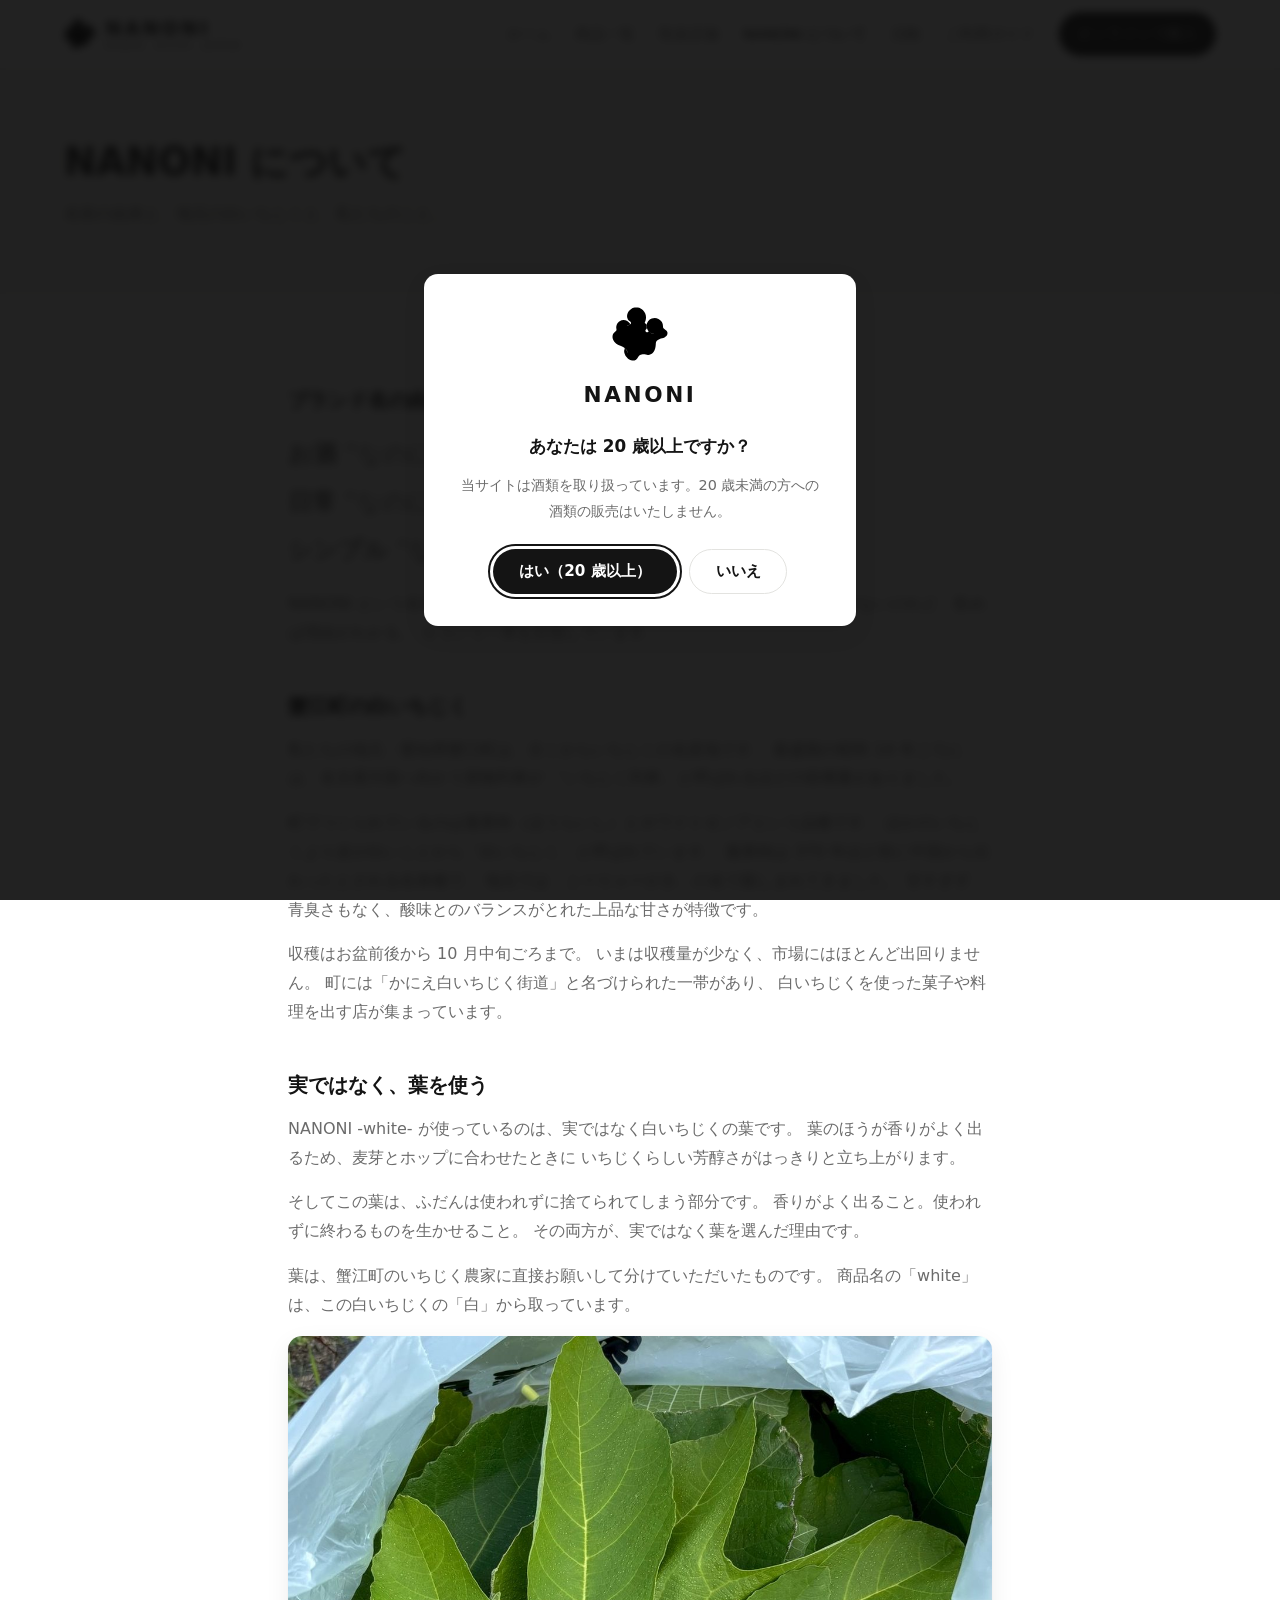
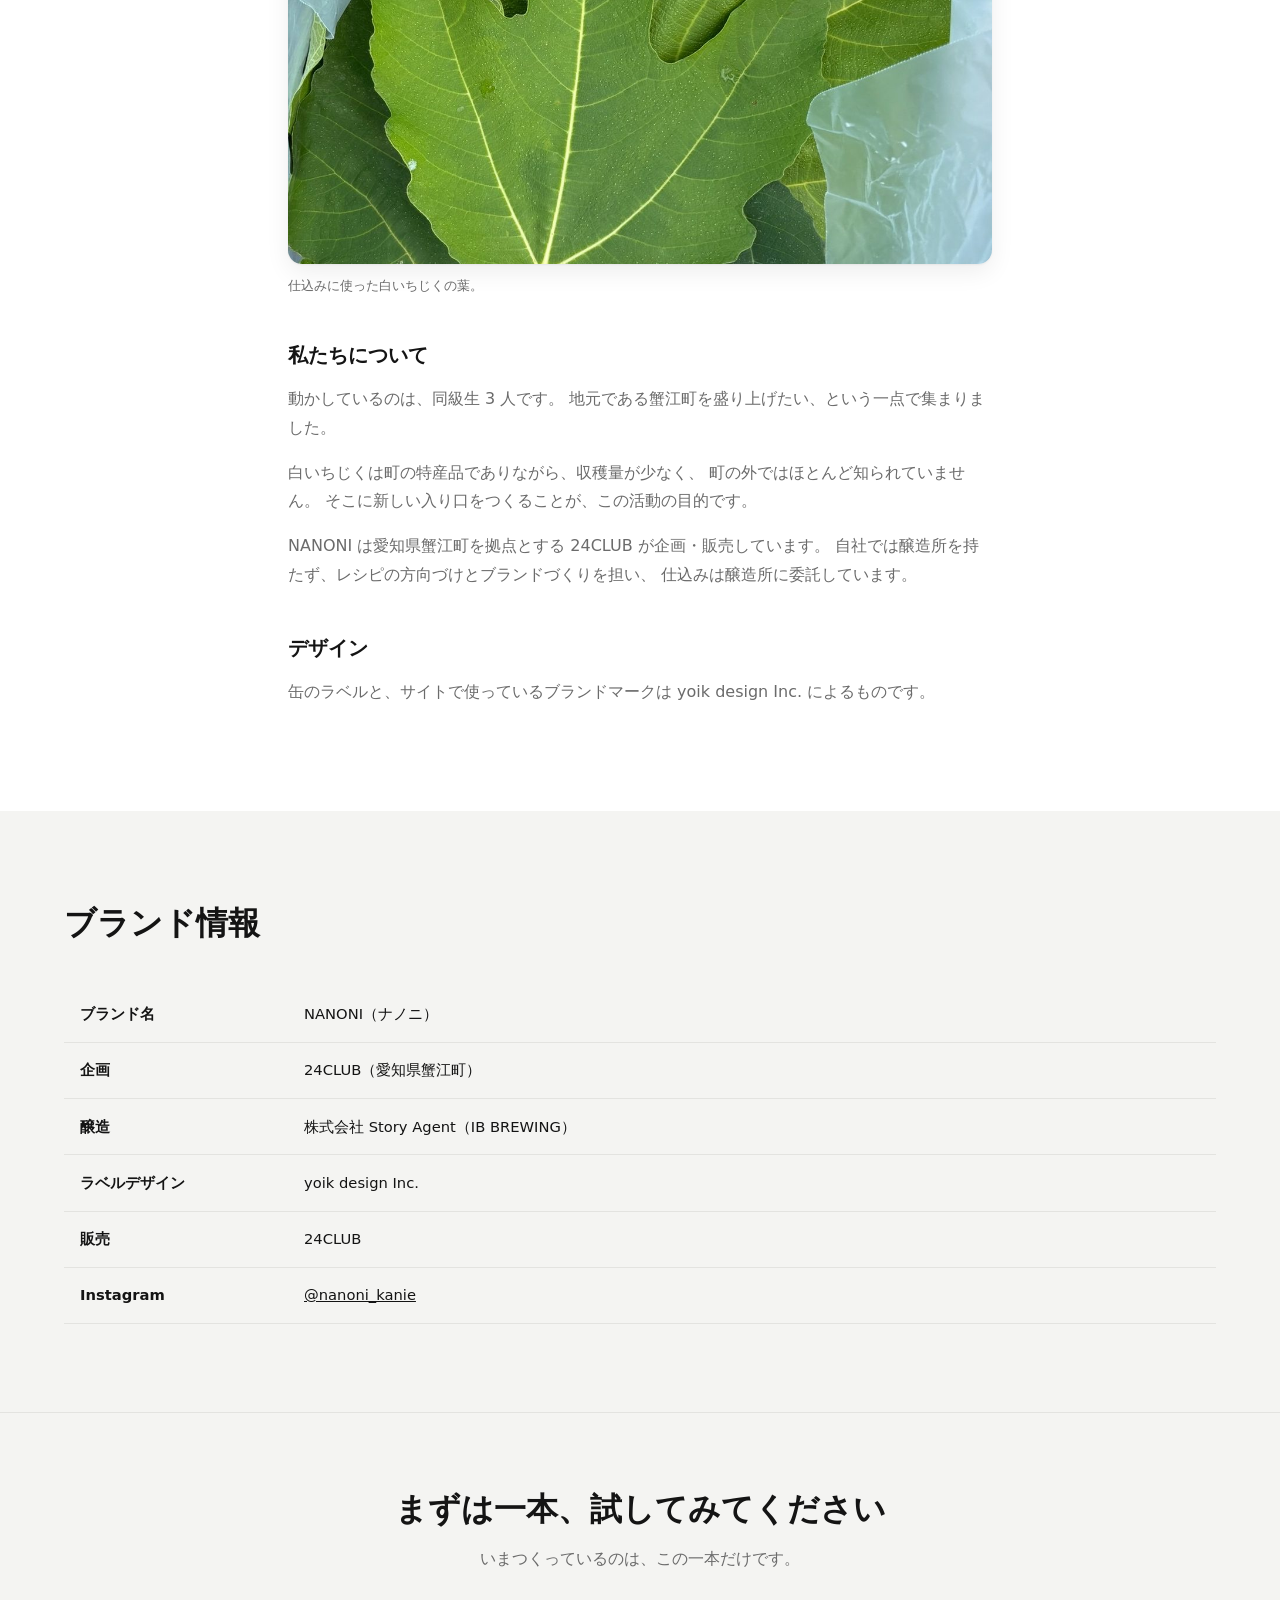
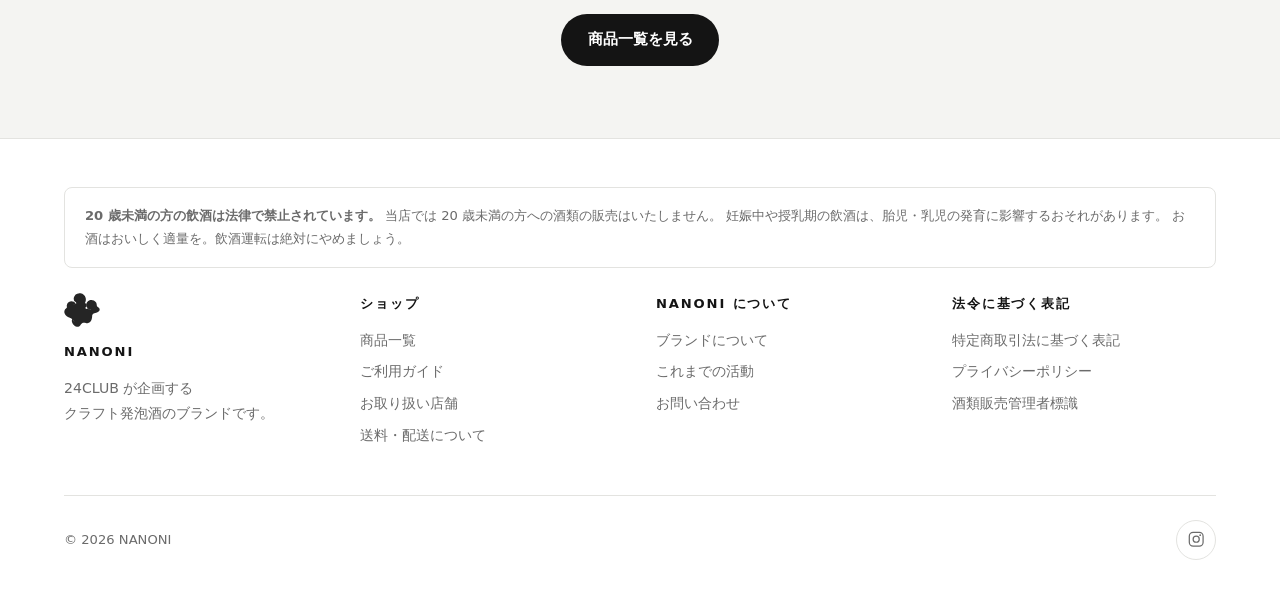
==== about.html @ 67d2d34a "Add a stockists page and show that stock is out Where the beer can be drunk is a first question for " ====
<!DOCTYPE html>
<html lang="ja">
<head>
  <meta charset="UTF-8">
  <meta name="viewport" content="width=device-width, initial-scale=1">
  <title>NANONI について｜NANONI</title>
  <meta name="description" content="蟹江町を盛り上げたい同級生 3 人ではじめた活動です。地元の特産品・白いちじくと、その葉を使う理由をご紹介します。">

  <meta property="og:title" content="NANONI について｜NANONI">
  <meta property="og:description" content="名前の由来は「なのに」。愛知県蟹江町の 24CLUB が企画するクラフト発泡酒ブランド NANONI のご紹介。">
  <meta property="og:type" content="website">
  <meta property="og:locale" content="ja_JP">

  <link rel="icon" type="image/svg+xml" href="assets/img/favicon.svg">
  <link rel="stylesheet" href="assets/css/style.css">
</head>
<body>
  <a class="skip-link" href="#main">本文へスキップ</a>

  <div class="age-gate" id="age-gate" role="dialog" aria-modal="true" aria-labelledby="age-gate-title" hidden>
    <div class="age-gate-panel">
      <img class="brand-mark age-gate-mark" src="assets/img/brand-mark.svg" alt="" width="812" height="788">
      <p class="age-gate-brand">NANONI</p>
      <h2 class="age-gate-title" id="age-gate-title">あなたは 20 歳以上ですか？</h2>
      <p class="age-gate-note">
        当サイトは酒類を取り扱っています。20 歳未満の方への酒類の販売はいたしません。
      </p>
      <div class="age-gate-actions">
        <button class="btn btn-primary" type="button" id="age-gate-yes">はい（20 歳以上）</button>
        <button class="btn btn-ghost" type="button" id="age-gate-no">いいえ</button>
      </div>
      <p class="age-gate-denied" id="age-gate-denied" hidden>
        20 歳未満の方はご利用いただけません。ブラウザを閉じてください。
      </p>
    </div>
  </div>

  <header class="site-header">
    <div class="container header-inner">
      <a class="logo" href="index.html">
        <img class="brand-mark logo-icon" src="assets/img/brand-mark.svg" alt="" width="812" height="788">
        <span class="logo-text">
          <span class="logo-name">NANONI</span>
          <span class="logo-sub">KANIE, AICHI, JAPAN</span>
        </span>
      </a>

      <button class="nav-toggle" type="button" aria-expanded="false" aria-controls="site-nav" aria-label="メニューを開く">
        <span class="nav-toggle-bar"></span>
        <span class="nav-toggle-bar"></span>
        <span class="nav-toggle-bar"></span>
      </button>

      <nav id="site-nav" class="site-nav" aria-label="メインナビゲーション">
        <ul>
          <li><a href="index.html">ホーム</a></li>
          <li><a href="products.html">商品一覧</a></li>
          <li><a href="shops.html">取扱店舗</a></li>
          <li><a href="about.html" aria-current="page">NANONI について</a></li>
          <li><a href="activity.html">活動</a></li>
          <li><a href="guide.html">ご利用ガイド</a></li>
          <li><a class="btn btn-primary btn-sm" href="products.html">オンラインで購入</a></li>
        </ul>
      </nav>
    </div>
  </header>

  <main id="main">
    <div class="page-head">
      <div class="container">
        <h1 class="page-title">NANONI について</h1>
        <p class="section-lead">名前の由来と、地元の白いちじくと、私たちのこと。</p>
      </div>
    </div>

    <section class="section">
      <div class="container prose">
        <h2>ブランド名の由来</h2>
        <p class="nanoni-lines">
          お酒 <span class="hero-accent">&ldquo;なのに&rdquo;</span> <ruby>無花果<rt>いちじく</rt></ruby><br>
          日常 <span class="hero-accent">&ldquo;なのに&rdquo;</span> 特別<br>
          シンプル <span class="hero-accent">&ldquo;なのに&rdquo;</span> 満足
        </p>
        <p>
          NANONI という名前は「なのに」から来ています。
          その組み合わせは思いがけないけれど、飲めば理由がわかる。
          そういう一本を目指しています。
        </p>

        <h2>蟹江町の白いちじく</h2>
        <p>
          私たちの地元・愛知県蟹江町は、古くからいちじくの名産地です。
          最盛期の昭和 14 年ごろには、名古屋方面へ向かう貨物列車が
          「いちじく列車」と呼ばれるほどの収穫量がありました。
        </p>
        <p>
          町でつくられているのは蓬莱柿（ほうらいし）とホワイトゼノアという品種です。
          ほかのいちじくより皮が白いことから「白いちじく」と呼ばれています。
          蓬莱柿は 370 年ほど前に中国から伝わったとされる在来種で、
          地元では「こーりゃーがき」の名で親しまれてきました。
          甘すぎず、青臭さもなく、酸味とのバランスがとれた上品な甘さが特徴です。
        </p>
        <p>
          収穫はお盆前後から 10 月中旬ごろまで。
          いまは収穫量が少なく、市場にはほとんど出回りません。
          町には「かにえ白いちじく街道」と名づけられた一帯があり、
          白いちじくを使った菓子や料理を出す店が集まっています。
        </p>


        <h2>実ではなく、葉を使う</h2>
        <p>
          NANONI -white- が使っているのは、実ではなく白いちじくの葉です。
          葉のほうが香りがよく出るため、麦芽とホップに合わせたときに
          いちじくらしい芳醇さがはっきりと立ち上がります。
        </p>
        <p>
          そしてこの葉は、ふだんは使われずに捨てられてしまう部分です。
          香りがよく出ること。使われずに終わるものを生かせること。
          その両方が、実ではなく葉を選んだ理由です。
        </p>
        <p>
          葉は、蟹江町のいちじく農家に直接お願いして分けていただいたものです。
          商品名の「white」は、この白いちじくの「白」から取っています。
        </p>

        <figure>
          <img src="assets/img/fig-leaf.jpg" width="1200" height="900" loading="lazy"
               alt="収穫された白いちじくの葉。手のひらより大きく、深く切れ込んだ形をしている。">
          <figcaption>仕込みに使った白いちじくの葉。</figcaption>
        </figure>

        <h2>私たちについて</h2>
        <p>
          動かしているのは、同級生 3 人です。
          地元である蟹江町を盛り上げたい、という一点で集まりました。
        </p>
        <p>
          白いちじくは町の特産品でありながら、収穫量が少なく、
          町の外ではほとんど知られていません。
          そこに新しい入り口をつくることが、この活動の目的です。
        </p>
        <p>
          NANONI は愛知県蟹江町を拠点とする 24CLUB が企画・販売しています。
          自社では醸造所を持たず、レシピの方向づけとブランドづくりを担い、
          仕込みは醸造所に委託しています。
        </p>

        <h2>デザイン</h2>
        <p>
          缶のラベルと、サイトで使っているブランドマークは yoik design Inc. によるものです。
        </p>

      </div>
    </section>

    <section class="section section-alt">
      <div class="container">
        <div class="section-head">
          <h2 class="section-title">ブランド情報</h2>
        </div>

        <div class="table-wrap">
          <table class="info">
            <tbody>
              <tr>
                <th scope="row">ブランド名</th>
                <td>NANONI（ナノニ）</td>
              </tr>
              <tr>
                <th scope="row">企画</th>
                <td>24CLUB（愛知県蟹江町）</td>
              </tr>
              <tr>
                <th scope="row">醸造</th>
                <td>株式会社 Story Agent（IB BREWING）</td>
              </tr>
              <tr>
                <th scope="row">ラベルデザイン</th>
                <td>yoik design Inc.</td>
              </tr>
              <tr>
                <th scope="row">販売</th>
                <td>24CLUB</td>
              </tr>
              <tr>
                <th scope="row">Instagram</th>
                <td><a href="https://www.instagram.com/nanoni_kanie" target="_blank" rel="noopener noreferrer">@nanoni_kanie</a></td>
              </tr>
            </tbody>
          </table>
        </div>
      </div>
    </section>

    <section class="cta">
      <div class="container">
        <div class="section-head">
          <h2 class="section-title">まずは一本、試してみてください</h2>
          <p class="section-lead">いまつくっているのは、この一本だけです。</p>
        </div>
        <a class="btn btn-primary" href="products.html">商品一覧を見る</a>
      </div>
    </section>
  </main>

  <footer class="site-footer">
    <div class="container">
      <div class="footer-warning">
        <strong>20 歳未満の方の飲酒は法律で禁止されています。</strong>
        当店では 20 歳未満の方への酒類の販売はいたしません。
        妊娠中や授乳期の飲酒は、胎児・乳児の発育に影響するおそれがあります。
        お酒はおいしく適量を。飲酒運転は絶対にやめましょう。
      </div>

      <div class="footer-grid">
        <div>
          <img class="brand-mark footer-mark" src="assets/img/brand-mark.svg" alt="" width="812" height="788">
          <p class="footer-heading">NANONI</p>
          <p style="margin:0">
            24CLUB が企画する<br>クラフト発泡酒のブランドです。
          </p>
        </div>
        <div>
          <p class="footer-heading">ショップ</p>
          <ul class="footer-list">
            <li><a href="products.html">商品一覧</a></li>
            <li><a href="guide.html">ご利用ガイド</a></li>
            <li><a href="shops.html">お取り扱い店舗</a></li>
            <li><a href="guide.html#shipping">送料・配送について</a></li>
          </ul>
        </div>
        <div>
          <p class="footer-heading">NANONI について</p>
          <ul class="footer-list">
            <li><a href="about.html">ブランドについて</a></li>
            <li><a href="activity.html">これまでの活動</a></li>
            <li><a href="guide.html#contact">お問い合わせ</a></li>
          </ul>
        </div>
        <div>
          <p class="footer-heading">法令に基づく表記</p>
          <ul class="footer-list">
            <li><a href="legal.html">特定商取引法に基づく表記</a></li>
            <li><a href="legal.html#privacy">プライバシーポリシー</a></li>
            <li><a href="legal.html#license">酒類販売管理者標識</a></li>
          </ul>
        </div>
      </div>

      <div class="footer-bottom">
        <p>&copy; <span id="year">2026</span> NANONI</p>
        <p>
          <a class="icon-link" href="https://www.instagram.com/nanoni_kanie" target="_blank" rel="noopener noreferrer"
             aria-label="NANONI の Instagram（@nanoni_kanie）を開く"><svg viewBox="0 0 24 24" fill="none" stroke="currentColor" stroke-width="1.6" stroke-linecap="round" stroke-linejoin="round" aria-hidden="true" focusable="false"><rect x="3" y="3" width="18" height="18" rx="5"/><circle cx="12" cy="12" r="4"/><circle cx="17.2" cy="6.8" r="1.15" fill="currentColor" stroke="none"/></svg></a>
        </p>
      </div>
    </div>
  </footer>

  <script src="assets/js/main.js"></script>
</body>
</html>
---- assets/css/style.css ----
/* ==========================================================================
   NANONI — クラフトビール EC サイト
   配色は :root のカスタムプロパティを差し替えれば一括で変更できます。
   ========================================================================== */

/* 缶とブランドマークがモノクロなので、サイトも白・黒・グレーで統一する。
   色を持つのは注意喚起（--danger）だけ。 */
:root {
  --bg: #ffffff;
  --bg-alt: #f4f4f2;
  --fg: #141414;
  --fg-muted: #6b6b6b;
  --accent: #141414;
  --accent-fg: #ffffff;
  --border: #e3e3e0;
  --danger: #9b2c2c;

  --container: 72rem;
  --radius: 14px;
  --shadow: 0 1px 2px rgba(0, 0, 0, 0.05), 0 8px 24px rgba(0, 0, 0, 0.07);
  --font: system-ui, -apple-system, "Segoe UI", "Hiragino Sans",
          "Noto Sans JP", "Yu Gothic UI", sans-serif;
}

@media (prefers-color-scheme: dark) {
  :root {
    --bg: #101010;
    --bg-alt: #191919;
    --fg: #f2f2f0;
    --fg-muted: #a0a0a0;
    --accent: #f2f2f0;
    --accent-fg: #101010;
    --border: #2a2a2a;
    --danger: #f2a0a0;
    --shadow: 0 1px 2px rgba(0, 0, 0, 0.5), 0 8px 24px rgba(0, 0, 0, 0.4);
  }
}

*,
*::before,
*::after { box-sizing: border-box; }

html { scroll-behavior: smooth; }

@media (prefers-reduced-motion: reduce) {
  html { scroll-behavior: auto; }
  *, *::before, *::after {
    animation-duration: 0.01ms !important;
    transition-duration: 0.01ms !important;
  }
}

body {
  margin: 0;
  background: var(--bg);
  color: var(--fg);
  font-family: var(--font);
  line-height: 1.8;
  -webkit-font-smoothing: antialiased;
}

img { max-width: 100%; height: auto; display: block; }
a { color: var(--accent); }

:focus-visible {
  outline: 2px solid var(--accent);
  outline-offset: 3px;
}

.container {
  width: min(100% - 2.5rem, var(--container));
  margin-inline: auto;
}

.skip-link {
  position: absolute;
  left: -9999px;
  top: 0;
  background: var(--accent);
  color: var(--accent-fg);
  padding: 0.6rem 1rem;
  z-index: 200;
}
.skip-link:focus { left: 0; }

.visually-hidden {
  position: absolute;
  width: 1px; height: 1px;
  margin: -1px; padding: 0;
  overflow: hidden;
  clip: rect(0 0 0 0);
  white-space: nowrap;
}

/* --- 年齢確認モーダル --------------------------------------------------- */

.age-gate {
  position: fixed;
  inset: 0;
  z-index: 500;
  display: grid;
  place-items: center;
  padding: 1.25rem;
  background: rgba(10, 10, 10, 0.9);
  backdrop-filter: blur(4px);
}
.age-gate[hidden] { display: none; }

.age-gate-panel {
  width: min(100%, 27rem);
  padding: 2rem;
  background: var(--bg);
  border-radius: var(--radius);
  box-shadow: var(--shadow);
  text-align: center;
}

.age-gate-mark {
  width: 3.5rem;
  height: 3.5rem;
  margin: 0 auto 0.9rem;
  object-fit: contain;
}

.age-gate-brand {
  margin: 0 0 1rem;
  font-size: 1.35rem;
  font-weight: 700;
  letter-spacing: 0.12em;
}

.age-gate-title {
  margin: 0 0 0.75rem;
  font-size: 1.05rem;
}

.age-gate-note {
  margin: 0 0 1.5rem;
  color: var(--fg-muted);
  font-size: 0.9rem;
}

.age-gate-actions {
  display: flex;
  flex-wrap: wrap;
  justify-content: center;
  gap: 0.75rem;
}

.age-gate-denied {
  margin: 1.25rem 0 0;
  color: var(--danger);
  font-size: 0.9rem;
  font-weight: 600;
}
.age-gate-denied[hidden] { display: none; }

/* --- ヘッダー ----------------------------------------------------------- */

.site-header {
  position: sticky;
  top: 0;
  z-index: 60;
  background: color-mix(in srgb, var(--bg) 90%, transparent);
  backdrop-filter: blur(8px);
  border-bottom: 1px solid var(--border);
}

.header-inner {
  display: flex;
  align-items: center;
  justify-content: space-between;
  gap: 1rem;
  min-height: 4.25rem;
}

/* ブランドマーク。SVG は黒一色なので、暗い配色では反転させて明色にする。
   大きさは使う場所ごとに指定するため、ここでは寸法を持たせない。 */
.brand-mark { display: block; }

@media (prefers-color-scheme: dark) {
  .brand-mark { filter: invert(1); }
}

.logo {
  display: flex;
  align-items: center;
  gap: 0.6rem;
  line-height: 1.2;
  text-decoration: none;
  color: var(--fg);
}

.logo-icon {
  width: 2rem;
  height: 2rem;
  object-fit: contain;
  flex: none;
}

.logo-text {
  display: flex;
  flex-direction: column;
}

.logo-name {
  font-size: 1.2rem;
  font-weight: 700;
  letter-spacing: 0.16em;
}
.logo-sub {
  font-size: 0.62rem;
  letter-spacing: 0.2em;
  color: var(--fg-muted);
}

.site-nav ul {
  display: flex;
  align-items: center;
  gap: 1.5rem;
  list-style: none;
  margin: 0;
  padding: 0;
}

.site-nav a {
  text-decoration: none;
  color: var(--fg-muted);
  font-size: 0.92rem;
  white-space: nowrap;
}
.site-nav a:hover,
.site-nav a[aria-current="page"] { color: var(--fg); }

.nav-toggle {
  display: none;
  flex-direction: column;
  justify-content: center;
  gap: 5px;
  width: 2.75rem;
  height: 2.75rem;
  padding: 0;
  background: none;
  border: 1px solid var(--border);
  border-radius: 8px;
  cursor: pointer;
}

.nav-toggle-bar {
  display: block;
  width: 1.15rem;
  height: 2px;
  margin-inline: auto;
  background: var(--fg);
}

@media (max-width: 62rem) {
  .nav-toggle { display: flex; }

  .site-nav {
    position: absolute;
    inset: 100% 0 auto 0;
    background: var(--bg);
    border-bottom: 1px solid var(--border);
    display: none;
  }
  .site-nav[data-open="true"] { display: block; }

  .site-nav ul {
    flex-direction: column;
    align-items: stretch;
    gap: 0;
    padding: 0.5rem 1.25rem 1.25rem;
  }
  .site-nav li + li { border-top: 1px solid var(--border); }
  .site-nav a { display: block; padding: 0.8rem 0; }
  .site-nav .btn { margin-top: 0.9rem; text-align: center; }
}

/* --- ボタン ------------------------------------------------------------- */

.btn {
  display: inline-block;
  padding: 0.7rem 1.6rem;
  border: 1px solid transparent;
  border-radius: 999px;
  font-family: inherit;
  font-size: 0.95rem;
  font-weight: 600;
  text-decoration: none;
  cursor: pointer;
  transition: transform 0.15s ease, opacity 0.15s ease;
}
.btn:hover { transform: translateY(-1px); }

.btn-primary { background: var(--accent); color: var(--accent-fg); }
.btn-primary:hover { opacity: 0.9; }

.btn-ghost { border-color: var(--border); color: var(--fg); background: none; }
.btn-ghost:hover { background: var(--bg-alt); }

.btn-sm { padding: 0.5rem 1.1rem; font-size: 0.85rem; }

/* ボタン内のアイコン。文字サイズに追従させる */
.btn svg {
  width: 1.1em;
  height: 1.1em;
  vertical-align: -0.18em;
  margin-right: 0.45rem;
}

/* アイコンだけのリンク。SVG は currentColor なので配色に自動で追従する */
.icon-link {
  display: inline-flex;
  align-items: center;
  justify-content: center;
  width: 2.5rem;
  height: 2.5rem;
  border: 1px solid var(--border);
  border-radius: 50%;
  color: var(--fg-muted);
  text-decoration: none;
  transition: color 0.15s ease, border-color 0.15s ease;
}

.icon-link:hover {
  color: var(--fg);
  border-color: var(--fg-muted);
}

.icon-link svg { width: 1.15rem; height: 1.15rem; }
.btn-block { display: block; width: 100%; text-align: center; }

/* --- ヒーロー ----------------------------------------------------------- */

.hero {
  padding: clamp(3.5rem, 10vw, 7rem) 0;
  background:
    radial-gradient(50rem 26rem at 70% -10%,
      color-mix(in srgb, var(--fg) 7%, transparent), transparent),
    var(--bg-alt);
  border-bottom: 1px solid var(--border);
}

.hero-inner {
  display: grid;
  grid-template-columns: 1.2fr 0.8fr;
  align-items: center;
  gap: clamp(2rem, 5vw, 4rem);
}

@media (max-width: 62rem) {
  .hero-inner { grid-template-columns: 1fr; }
  .hero-visual { order: -1; }
}

.hero-eyebrow {
  margin: 0 0 0.9rem;
  color: var(--fg-muted);
  font-size: 0.78rem;
  font-weight: 700;
  letter-spacing: 0.22em;
  text-transform: uppercase;
}

.hero-title {
  margin: 0 0 1.1rem;
  font-size: clamp(1.85rem, 4.6vw, 2.7rem);
  line-height: 1.55; /* 日本語の大きな見出しは行間を広めに取らないと字面が接触する */
  letter-spacing: 0.01em;
  text-wrap: balance;
}

/* ブランド名の由来「なのに」を、前後の語より一段引いて見せる */
.hero-accent {
  color: var(--fg-muted);
  font-weight: 400;
}

/* 「無花果」の読み。本文を邪魔しない大きさに抑える */
rt {
  font-size: 0.4em;
  font-weight: 400;
  color: var(--fg-muted);
  ruby-align: center;
}

.hero-lead {
  margin: 0 0 2rem;
  max-width: 32rem;
  color: var(--fg-muted);
}

.hero-actions {
  display: flex;
  flex-wrap: wrap;
  gap: 0.75rem;
}

.hero-visual {
  display: flex;
  justify-content: center;
  gap: 1rem;
}

.hero-visual img {
  width: min(100%, 22rem);
  height: auto;
  border-radius: var(--radius);
  box-shadow: var(--shadow);
}

/* 商品画像が用意できるまでの CSS 製プレースホルダー（缶のシルエット） */
.can {
  width: clamp(3.5rem, 9vw, 5rem);
  aspect-ratio: 1 / 2.4;
  border-radius: 10px / 14px;
  background: linear-gradient(
    100deg,
    color-mix(in srgb, var(--can-color, #c8892f) 70%, #000 12%) 0%,
    var(--can-color, #c8892f) 38%,
    color-mix(in srgb, var(--can-color, #c8892f) 80%, #fff 45%) 52%,
    var(--can-color, #c8892f) 66%,
    color-mix(in srgb, var(--can-color, #c8892f) 70%, #000 18%) 100%
  );
  box-shadow: var(--shadow);
  position: relative;
}
.can::before,
.can::after {
  content: "";
  position: absolute;
  left: 0; right: 0;
  height: 8%;
  background: rgba(255, 255, 255, 0.32);
}
.can::before { top: 6%; }
.can::after { bottom: 6%; }

.can-lg { width: clamp(4.5rem, 12vw, 6.5rem); }

/* --- セクション --------------------------------------------------------- */

.section { padding: clamp(3.5rem, 8vw, 5.5rem) 0; }
.section-alt { background: var(--bg-alt); }

.section-head {
  margin-bottom: 2.5rem;
  max-width: 44rem;
}

.section-title {
  margin: 0 0 0.75rem;
  font-size: clamp(1.5rem, 3.6vw, 2rem);
  line-height: 1.5;
}

.section-lead {
  margin: 0;
  color: var(--fg-muted);
}

.page-head {
  padding: clamp(2.5rem, 6vw, 4rem) 0;
  background: var(--bg-alt);
  border-bottom: 1px solid var(--border);
}

.page-title {
  margin: 0 0 0.6rem;
  font-size: clamp(1.7rem, 4.5vw, 2.4rem);
  line-height: 1.5;
}

/* --- 商品グリッド ------------------------------------------------------- */

/* 商品が 1 点でも極端に細長くならないよう、トラックの上限を決めて中央寄せにする。
   商品が増えれば同じ指定のまま自動で折り返す。 */
.product-grid {
  display: grid;
  grid-template-columns: repeat(auto-fit, minmax(15rem, 20rem));
  justify-content: center;
  gap: 1.5rem;
  list-style: none;
  margin: 0;
  padding: 0;
}

.product {
  display: flex;
  flex-direction: column;
  background: var(--bg);
  border: 1px solid var(--border);
  border-radius: var(--radius);
  overflow: hidden;
}

.product-thumb {
  display: grid;
  place-items: center;
  padding: 2rem 1rem;
  background: var(--bg-alt);
  border-bottom: 1px solid var(--border);
}

/* 商品写真は余白を持たせず、カード幅いっぱいに見せる */
.product-thumb-photo { padding: 0; }
.product-thumb-photo img {
  width: 100%;
  height: auto;
  aspect-ratio: 2 / 3;
  object-fit: cover;
}

.product-body {
  display: flex;
  flex-direction: column;
  flex: 1;
  padding: 1.25rem;
}

.product-style {
  margin: 0 0 0.35rem;
  color: var(--fg-muted);
  font-size: 0.72rem;
  font-weight: 700;
  letter-spacing: 0.14em;
  text-transform: uppercase;
}

.product-name {
  margin: 0 0 0.5rem;
  font-size: 1.05rem;
  line-height: 1.5;
}

.product-desc {
  margin: 0 0 1rem;
  color: var(--fg-muted);
  font-size: 0.88rem;
}

.product-spec {
  display: flex;
  flex-wrap: wrap;
  gap: 0.4rem;
  margin: 0 0 1rem;
  padding: 0;
  list-style: none;
}

.product-spec li {
  padding: 0.15rem 0.6rem;
  background: var(--bg-alt);
  border-radius: 999px;
  color: var(--fg-muted);
  font-size: 0.75rem;
}

.product-foot {
  display: flex;
  flex-wrap: wrap;
  align-items: center;
  justify-content: space-between;
  gap: 0.75rem;
  margin-top: auto;
}

.product-price {
  font-size: 1.1rem;
  font-weight: 700;
  white-space: nowrap;
}

.product-foot .btn { white-space: nowrap; }
.product-price small {
  font-weight: 400;
  font-size: 0.72rem;
  color: var(--fg-muted);
}

/* 在庫状況のラベル */
.shop-status {
  margin: 0 0 1rem;
  color: var(--danger);
  font-size: 0.82rem;
  font-weight: 600;
}

.card .shop-status { margin: 0.9rem 0 0; }

/* --- 年表 --------------------------------------------------------------- */

.timeline {
  list-style: none;
  margin: 0;
  padding: 0;
  max-width: 44rem;
}

.timeline li {
  position: relative;
  padding: 0 0 2.75rem 1.9rem;
  border-left: 1px solid var(--border);
}

.timeline li:last-child {
  padding-bottom: 0;
  border-left-color: transparent;
}

.timeline li::before {
  content: "";
  position: absolute;
  left: -5px;
  top: 0.7rem;
  width: 9px;
  height: 9px;
  border-radius: 50%;
  background: var(--fg-muted);
}

.timeline-date {
  margin: 0 0 0.35rem;
  color: var(--fg-muted);
  font-size: 0.82rem;
  letter-spacing: 0.1em;
}

.timeline-title {
  margin: 0 0 0.6rem;
  font-size: 1.1rem;
  line-height: 1.6;
}

.timeline-body {
  margin: 0;
  color: var(--fg-muted);
}

/* --- 汎用カード --------------------------------------------------------- */

.card-grid {
  display: grid;
  grid-template-columns: repeat(auto-fit, minmax(15rem, 1fr));
  gap: 1.25rem;
  list-style: none;
  margin: 0;
  padding: 0;
}

.card {
  padding: 1.75rem;
  background: var(--bg);
  border: 1px solid var(--border);
  border-radius: var(--radius);
}

.card-num {
  display: block;
  margin-bottom: 0.6rem;
  color: var(--fg-muted);
  font-size: 0.78rem;
  font-weight: 700;
  letter-spacing: 0.16em;
}

/* 線画イラスト。currentColor なので配色に追従する */
.card-icon {
  display: block;
  width: 2.5rem;
  height: 2.5rem;
  margin-bottom: 1rem;
  color: var(--fg-muted);
}

.illust {
  display: block;
  width: min(100%, 15rem);
  height: auto;
  margin-inline: auto;
  color: var(--fg-muted);
}

/* 見出しに小さく添えるモチーフ */
.illust-mark {
  display: block;
  width: 3.75rem;
  height: auto;
  margin: 2.75rem auto 1.75rem;
  color: var(--fg-muted);
  opacity: 0.75;
}

/* 見出しと同じ左端にそろえたい場合 */
.illust-mark-start { margin-inline: 0; }

.illust-wrap {
  display: flex;
  align-items: center;
  justify-content: center;
}



.card-title { margin: 0 0 0.6rem; font-size: 1.05rem; }
.card-body { margin: 0; color: var(--fg-muted); font-size: 0.92rem; }

/* --- 表 ----------------------------------------------------------------- */

.table-wrap { overflow-x: auto; }

table.info {
  width: 100%;
  border-collapse: collapse;
  font-size: 0.92rem;
}

table.info th,
table.info td {
  padding: 0.9rem 1rem;
  border-bottom: 1px solid var(--border);
  text-align: left;
  vertical-align: top;
}

table.info th {
  width: 14rem;
  background: var(--bg-alt);
  font-weight: 600;
  white-space: nowrap;
}

/* --- 注意書き ----------------------------------------------------------- */

.notice {
  padding: 1.25rem 1.5rem;
  background: var(--bg-alt);
  border: 1px solid var(--border);
  border-left: 4px solid var(--accent);
  border-radius: 8px;
  color: var(--fg-muted);
  font-size: 0.9rem;
}
.notice strong { color: var(--fg); }
.notice p { margin: 0; }
.notice p + p { margin-top: 0.6rem; }

/* 文章と写真を横に並べる。狭い画面では縦積みになる */
.media-split {
  display: grid;
  grid-template-columns: 1.05fr 0.95fr;
  align-items: start;
  gap: clamp(1.75rem, 4vw, 3rem);
}

@media (max-width: 62rem) {
  .media-split { grid-template-columns: 1fr; }
}

figure { margin: 0; }

figure img {
  width: 100%;
  border-radius: var(--radius);
  box-shadow: var(--shadow);
}

figcaption {
  margin-top: 0.7rem;
  color: var(--fg-muted);
  font-size: 0.82rem;
  line-height: 1.7;
}

.figure-narrow {
  width: min(100%, 24rem);
  margin: 0 auto 2rem;
}

.prose { max-width: 44rem; }

/* 缶に書かれた「なのに」の 3 行。本文より大きく、独立した塊として見せる */
.nanoni-lines {
  margin: 0 0 1.75rem;
  color: var(--fg);
  font-size: clamp(1.15rem, 3vw, 1.5rem);
  font-weight: 700;
  line-height: 2;
}
.prose h2 { margin: 2.5rem 0 0.75rem; font-size: 1.25rem; }
.prose h2:first-child { margin-top: 0; }
.prose p { margin: 0 0 1rem; color: var(--fg-muted); }
.prose ul { margin: 0 0 1rem; padding-left: 1.25rem; color: var(--fg-muted); }
.prose li { margin-bottom: 0.35rem; }

/* --- CTA ---------------------------------------------------------------- */

.cta {
  padding: clamp(3rem, 7vw, 4.5rem) 0;
  background: var(--bg-alt);
  border-top: 1px solid var(--border);
  text-align: center;
}
.cta .section-head { margin-inline: auto; text-align: center; }

/* --- フッター ----------------------------------------------------------- */

.site-footer {
  padding: 3rem 0 2rem;
  border-top: 1px solid var(--border);
  color: var(--fg-muted);
  font-size: 0.88rem;
}

.footer-grid {
  display: grid;
  grid-template-columns: repeat(auto-fit, minmax(12rem, 1fr));
  gap: 2rem;
  margin-bottom: 2.5rem;
}

.footer-mark {
  width: 2.25rem;
  height: 2.25rem;
  margin-bottom: 0.75rem;
  object-fit: contain;
  opacity: 0.85;
}

.footer-heading {
  margin: 0 0 0.75rem;
  color: var(--fg);
  font-size: 0.82rem;
  font-weight: 700;
  letter-spacing: 0.14em;
}

.footer-list {
  list-style: none;
  margin: 0;
  padding: 0;
}
.footer-list li { margin-bottom: 0.4rem; }
.footer-list a { color: var(--fg-muted); text-decoration: none; }
.footer-list a:hover { color: var(--fg); text-decoration: underline; }

.footer-warning {
  padding: 1rem 1.25rem;
  margin-bottom: 1.5rem;
  border: 1px solid var(--border);
  border-radius: 8px;
  font-size: 0.82rem;
}

.footer-bottom {
  display: flex;
  flex-wrap: wrap;
  align-items: center;
  justify-content: space-between;
  gap: 0.5rem;
  padding-top: 1.5rem;
  border-top: 1px solid var(--border);
  font-size: 0.82rem;
}
.footer-bottom p { margin: 0; }
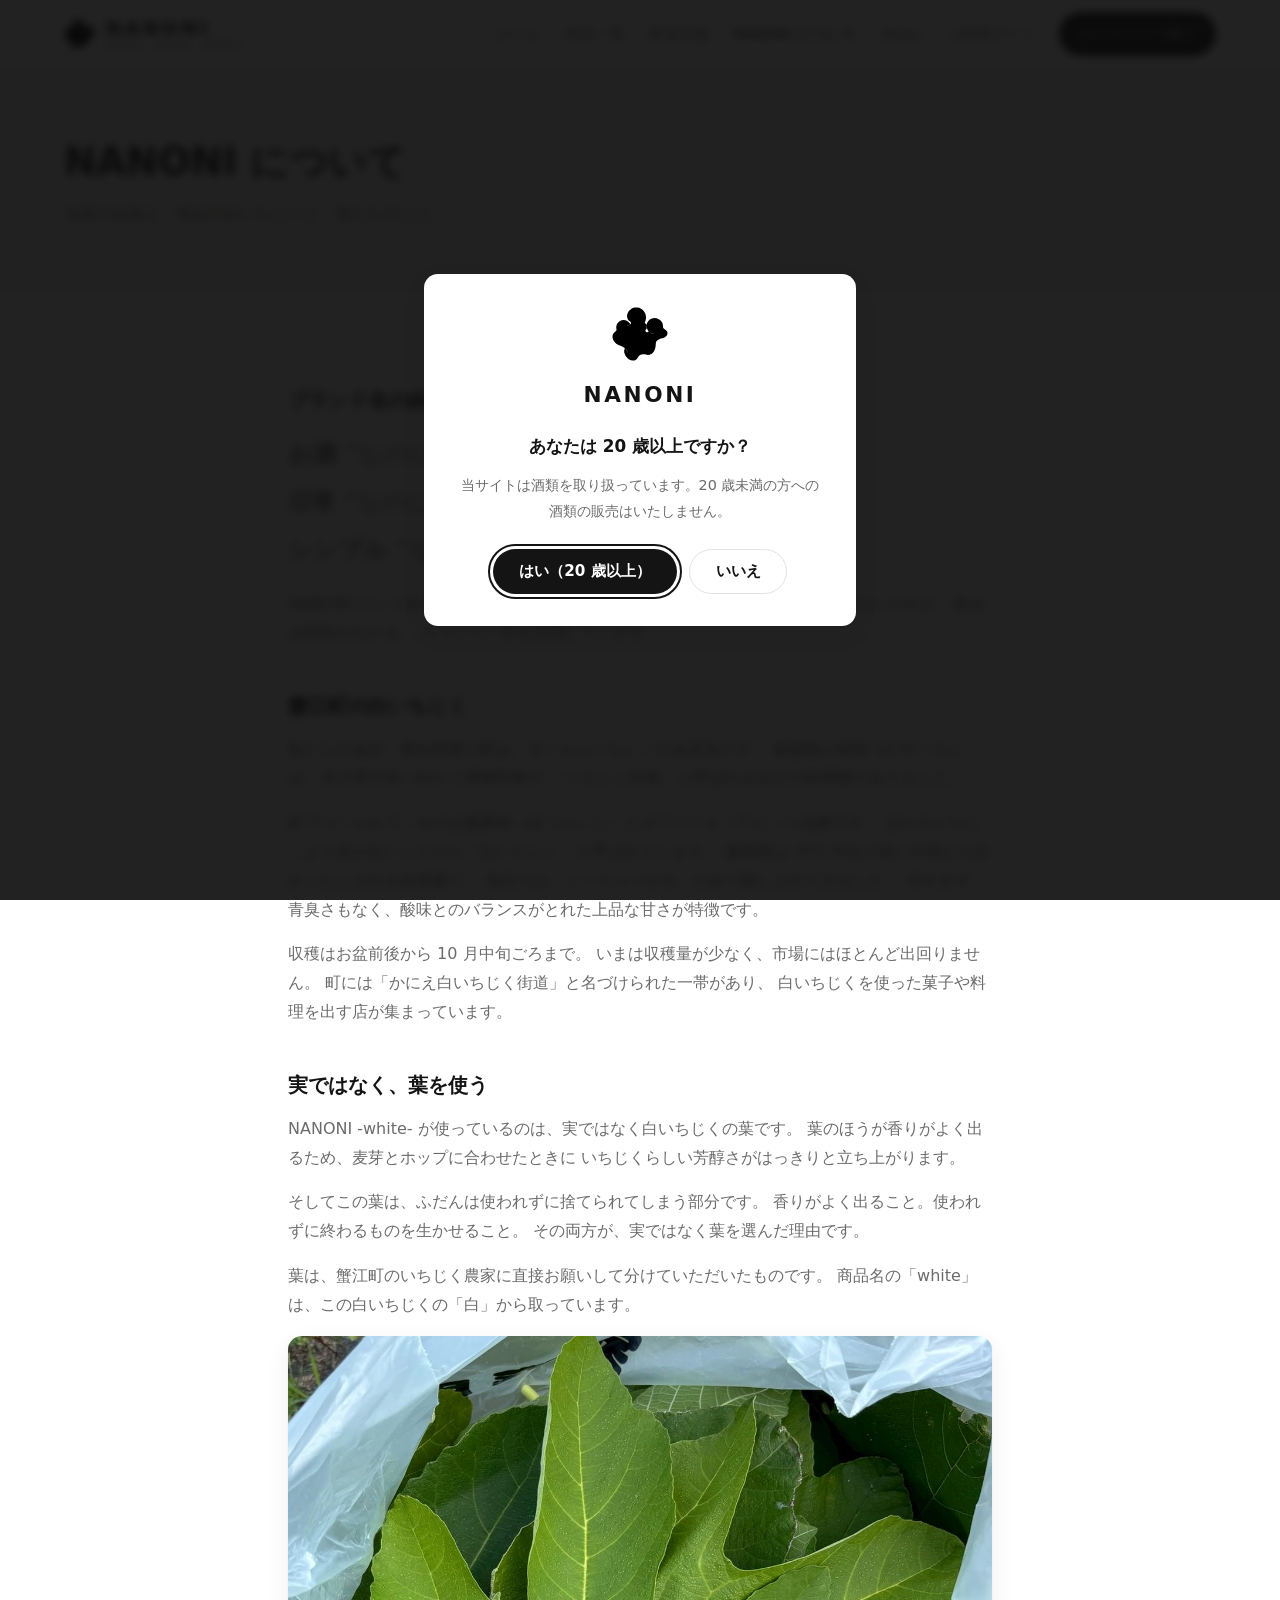
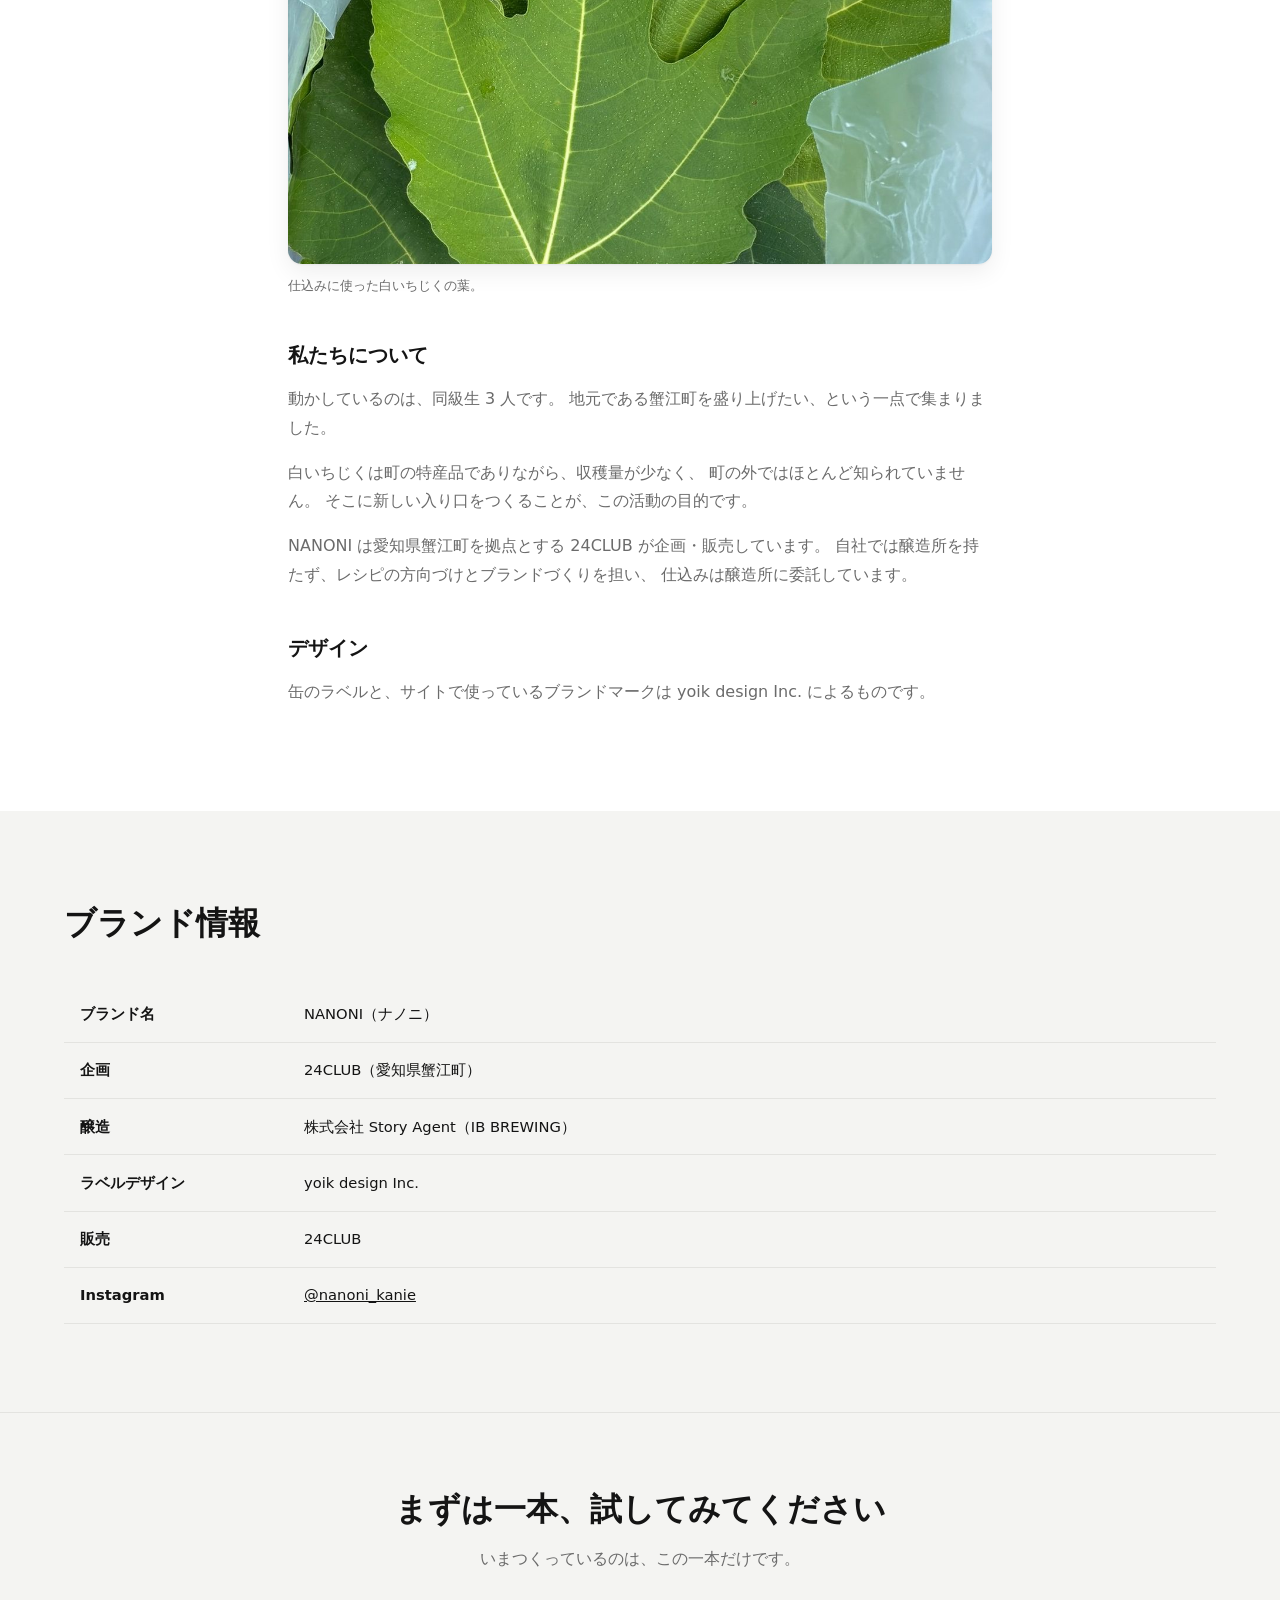
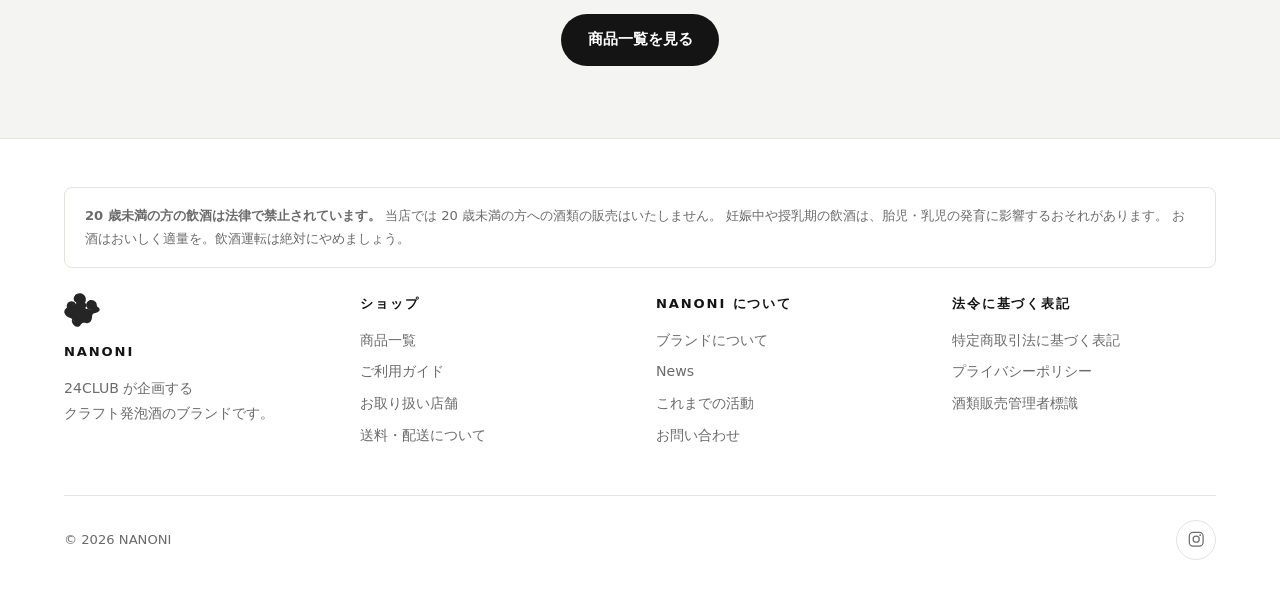
==== commit 5ca09ade: "Add a News page for dated announcements Kept distinct from activity.html: News carries announcements" ====
--- a/about.html
+++ b/about.html
@@ -57,7 +57,7 @@
           <li><a href="products.html">商品一覧</a></li>
           <li><a href="shops.html">取扱店舗</a></li>
           <li><a href="about.html" aria-current="page">NANONI について</a></li>
-          <li><a href="activity.html">活動</a></li>
+          <li><a href="news.html">News</a></li>
           <li><a href="guide.html">ご利用ガイド</a></li>
           <li><a class="btn btn-primary btn-sm" href="products.html">オンラインで購入</a></li>
         </ul>
@@ -234,6 +234,7 @@
           <p class="footer-heading">NANONI について</p>
           <ul class="footer-list">
             <li><a href="about.html">ブランドについて</a></li>
+            <li><a href="news.html">News</a></li>
             <li><a href="activity.html">これまでの活動</a></li>
             <li><a href="guide.html#contact">お問い合わせ</a></li>
           </ul>
--- a/assets/css/style.css
+++ b/assets/css/style.css
@@ -403,11 +403,10 @@
   gap: 1rem;
 }
 
+/* 缶は背景を抜いた PNG。角丸や影を付けると板のように浮くので付けない */
 .hero-visual img {
-  width: min(100%, 22rem);
+  width: min(100%, 20rem);
   height: auto;
-  border-radius: var(--radius);
-  box-shadow: var(--shadow);
 }
 
 /* 商品画像が用意できるまでの CSS 製プレースホルダー（缶のシルエット） */
@@ -503,13 +502,12 @@
   border-bottom: 1px solid var(--border);
 }
 
-/* 商品写真は余白を持たせず、カード幅いっぱいに見せる */
-.product-thumb-photo { padding: 0; }
+/* 切り抜いた缶を、サムネイルの中央に置く */
+.product-thumb-photo { padding: 1.5rem 1rem; }
 .product-thumb-photo img {
-  width: 100%;
-  height: auto;
-  aspect-ratio: 2 / 3;
-  object-fit: cover;
+  width: auto;
+  max-height: 15rem;
+  margin-inline: auto;
 }
 
 .product-body {
@@ -638,6 +636,43 @@
   color: var(--fg-muted);
 }
 
+.timeline-figure { margin-top: 1.25rem; }
+
+/* --- お知らせ一覧 -------------------------------------------------------- */
+
+.news-list {
+  list-style: none;
+  margin: 0;
+  padding: 0;
+  max-width: 44rem;
+}
+
+.news-list li {
+  padding: 1.6rem 0;
+  border-top: 1px solid var(--border);
+}
+
+.news-list li:last-child { border-bottom: 1px solid var(--border); }
+
+.news-date {
+  margin: 0 0 0.3rem;
+  color: var(--fg-muted);
+  font-size: 0.82rem;
+  letter-spacing: 0.1em;
+}
+
+.news-title {
+  margin: 0 0 0.5rem;
+  font-size: 1.05rem;
+  line-height: 1.6;
+}
+
+.news-body {
+  margin: 0;
+  color: var(--fg-muted);
+  font-size: 0.95rem;
+}
+
 /* --- 汎用カード --------------------------------------------------------- */
 
 .card-grid {
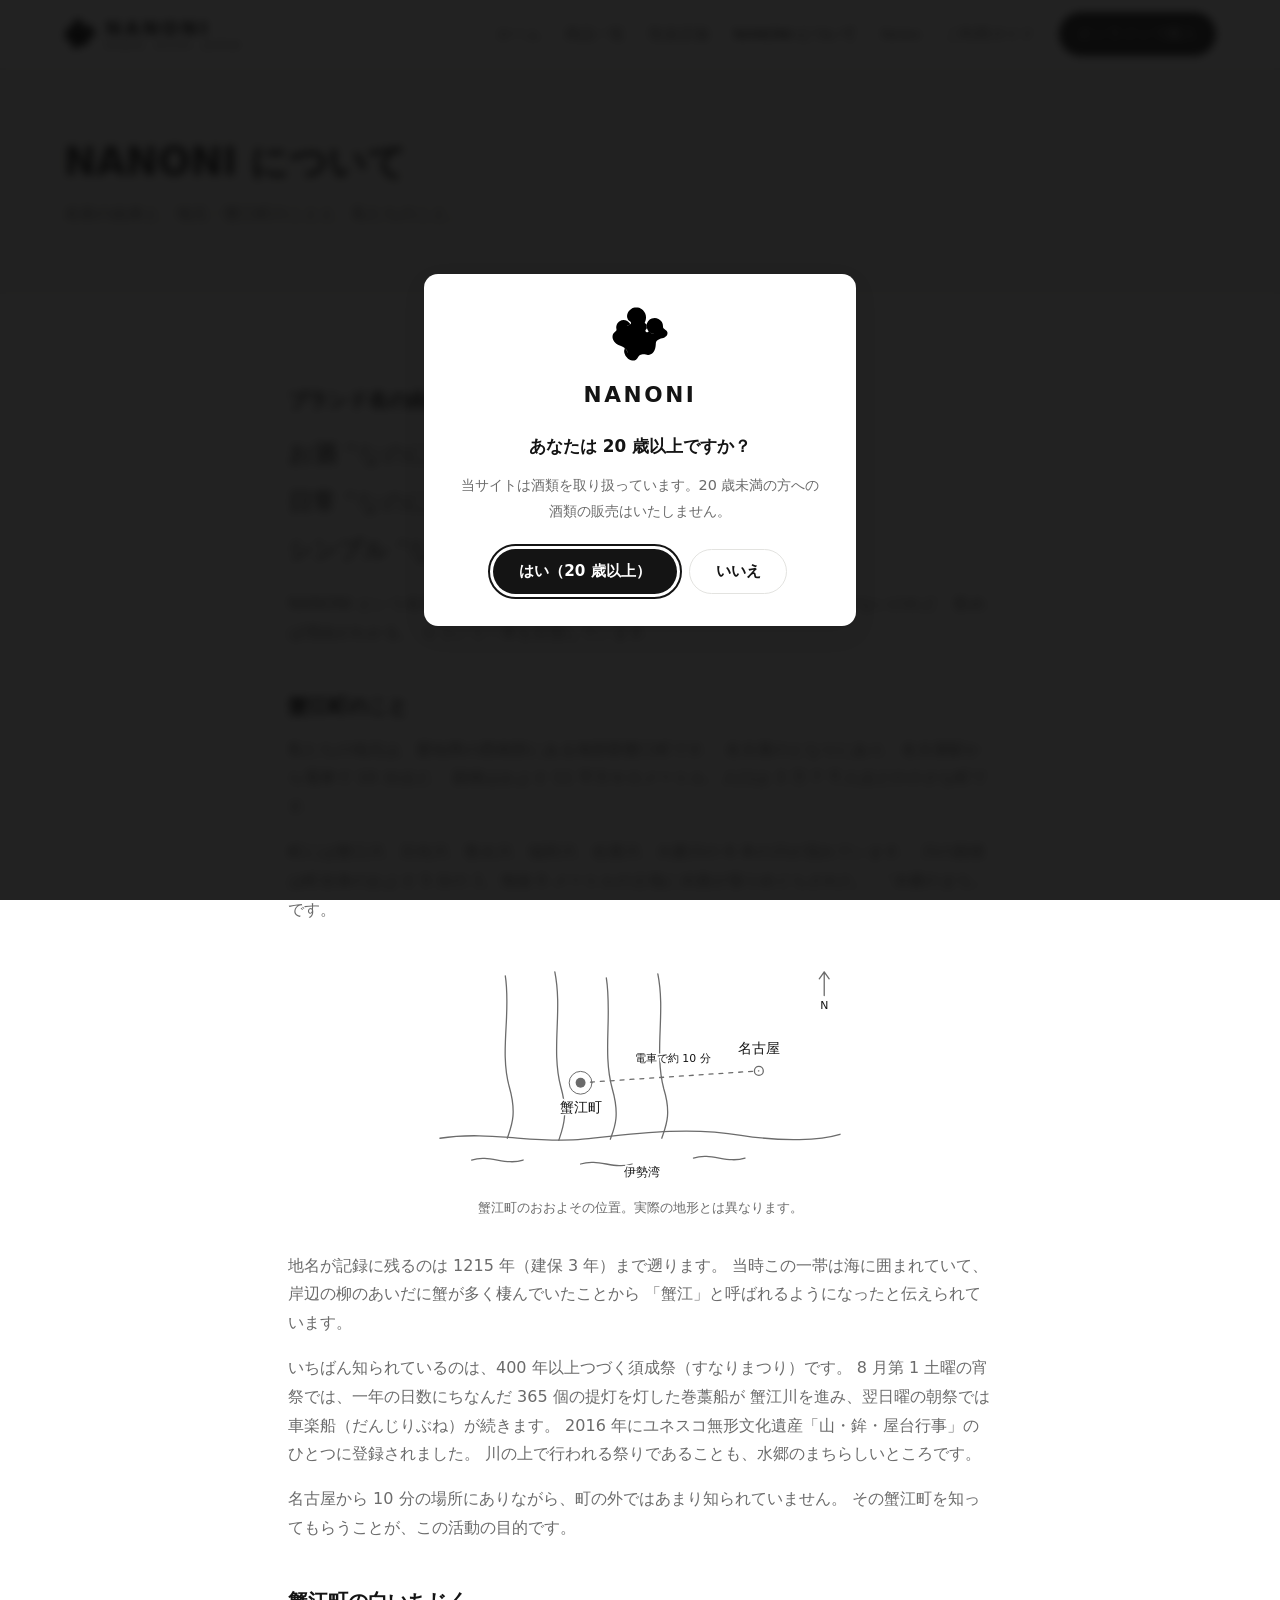
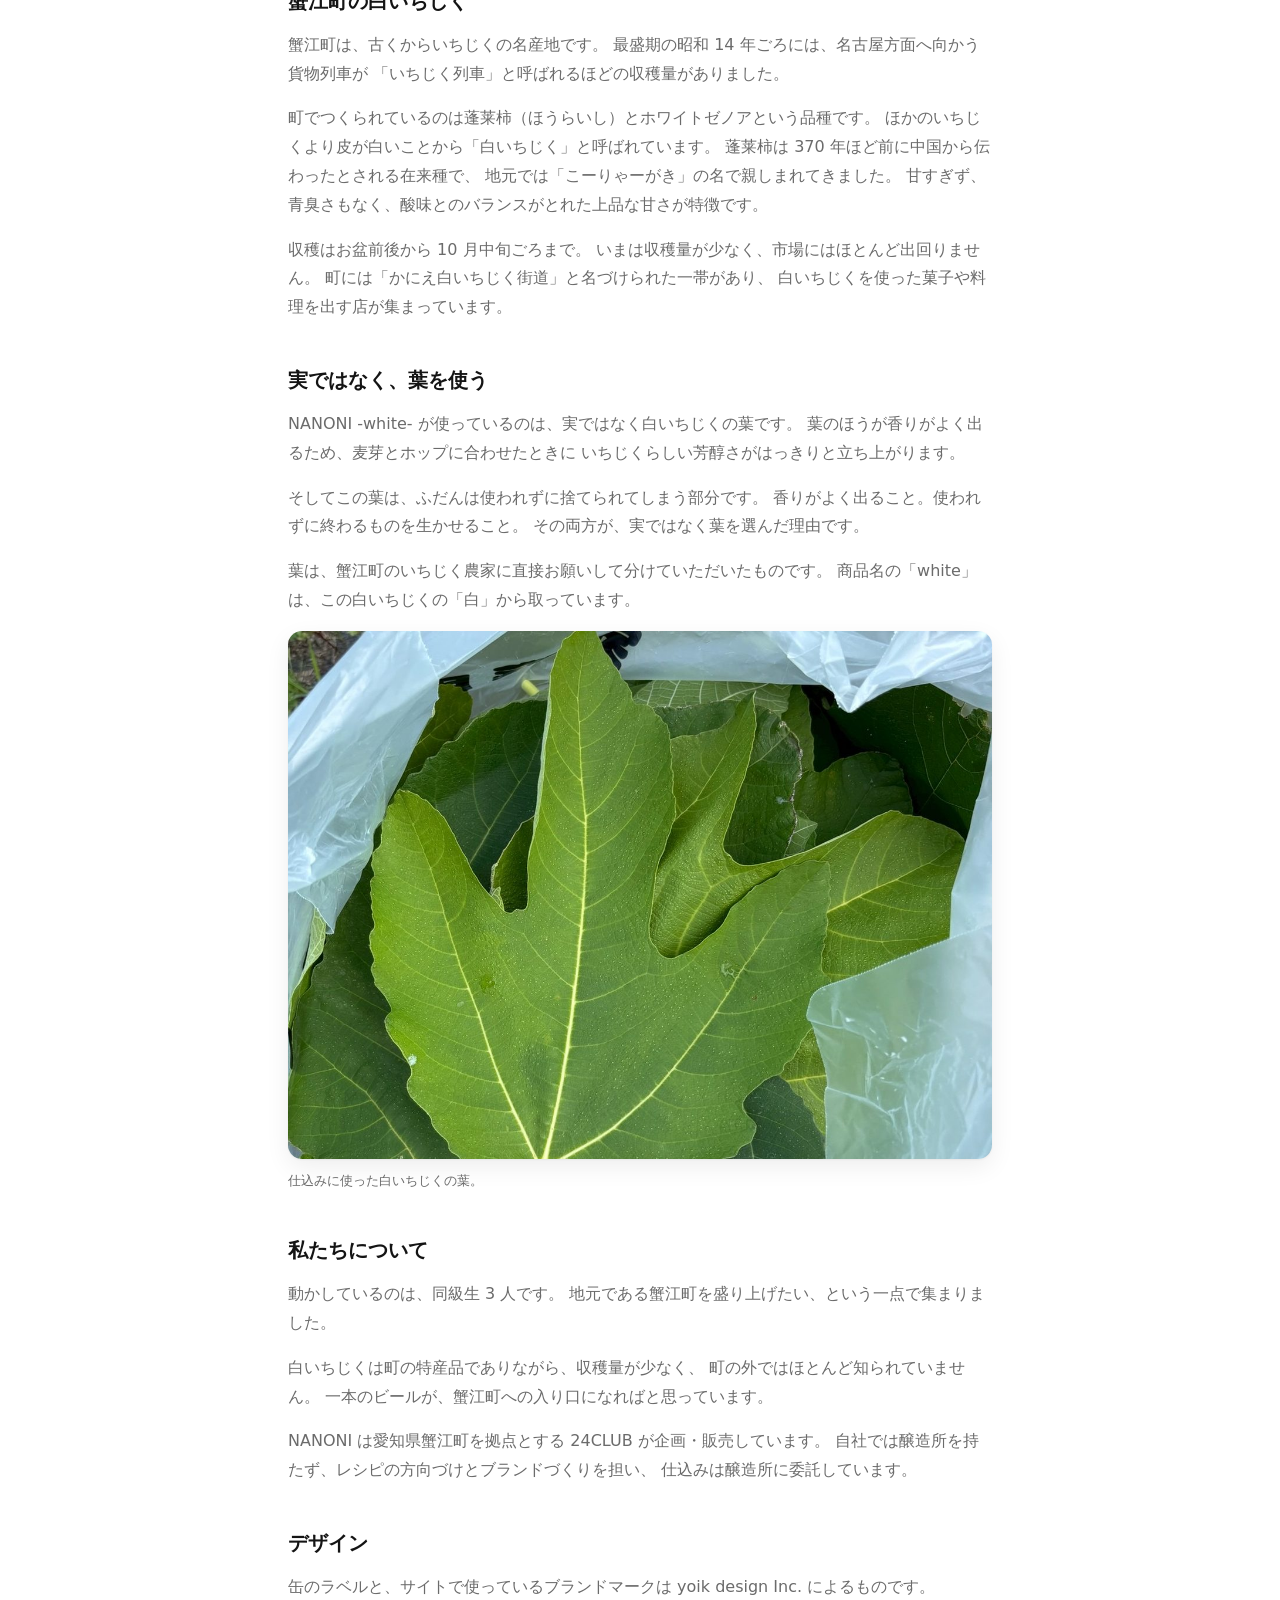
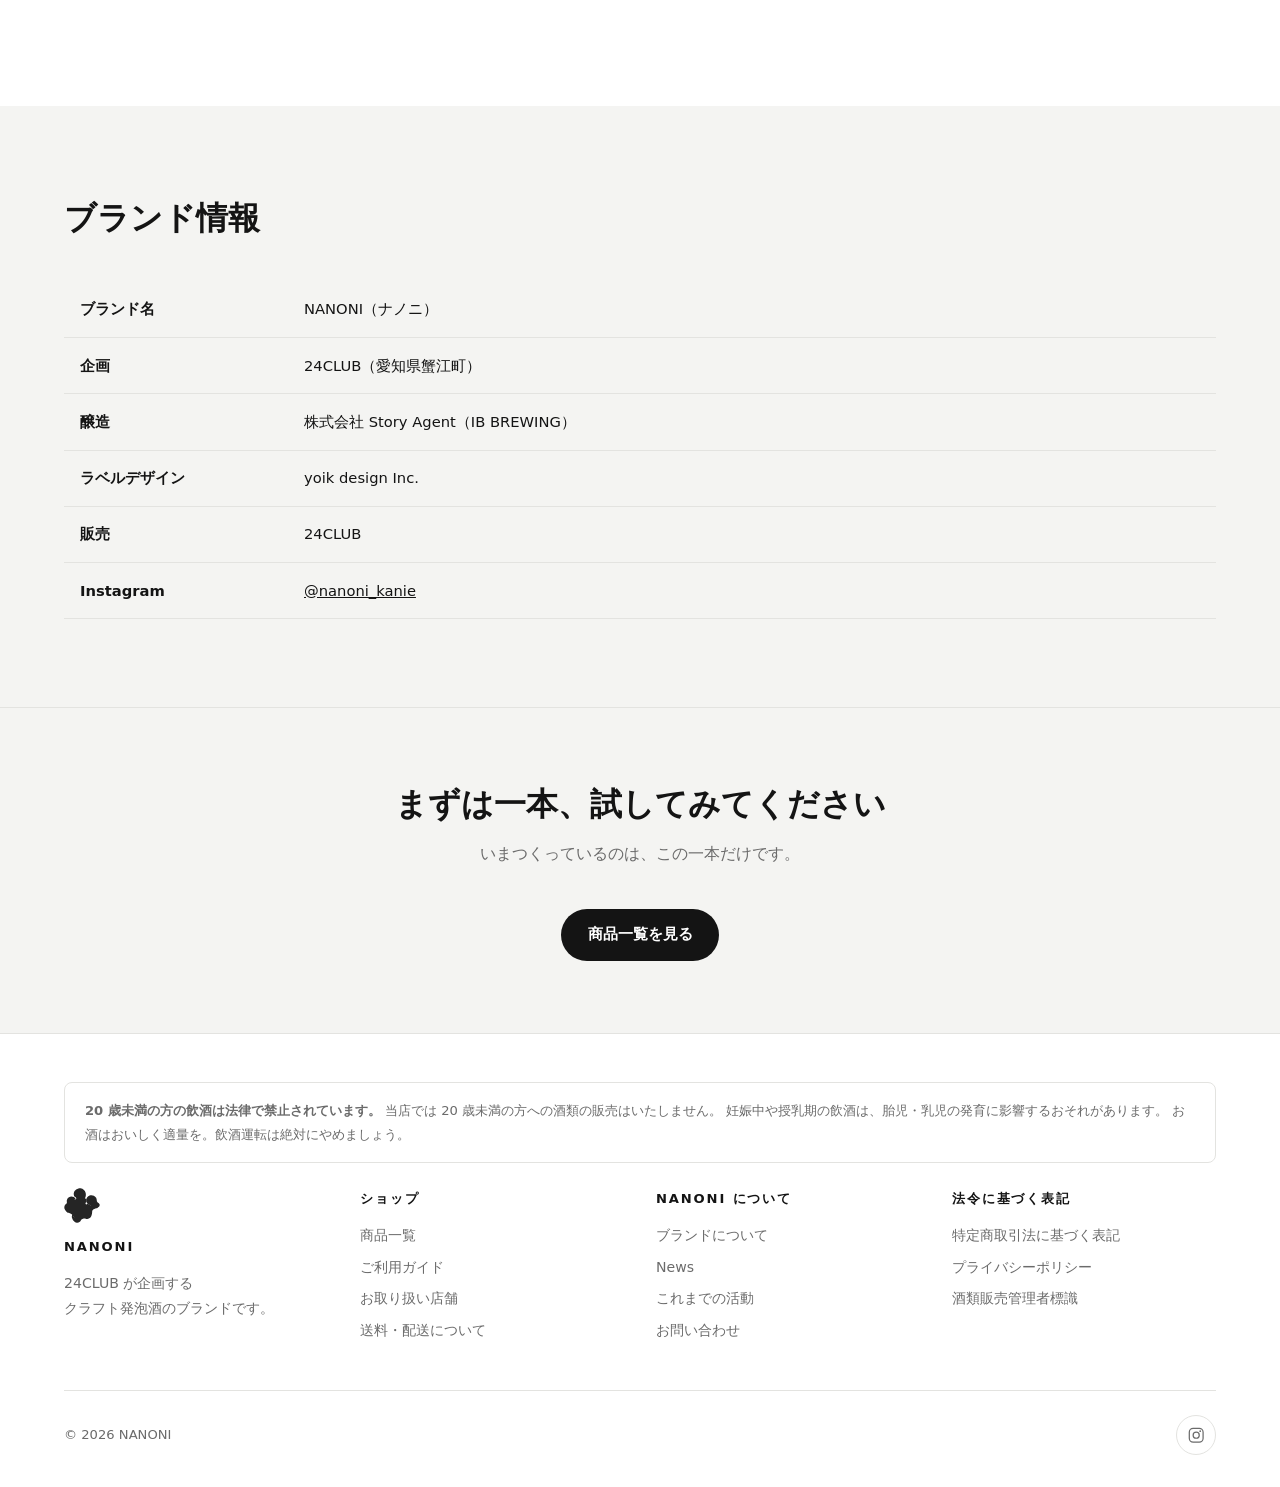
==== commit 2e4eebdb: "Introduce Kanie itself, with a schematic locator map Getting people outside the town to know Kanie i" ====
--- a/about.html
+++ b/about.html
@@ -4,7 +4,7 @@
   <meta charset="UTF-8">
   <meta name="viewport" content="width=device-width, initial-scale=1">
   <title>NANONI について｜NANONI</title>
-  <meta name="description" content="蟹江町を盛り上げたい同級生 3 人ではじめた活動です。地元の特産品・白いちじくと、その葉を使う理由をご紹介します。">
+  <meta name="description" content="蟹江町を盛り上げたい同級生 3 人ではじめた活動です。愛知県蟹江町という町のことと、特産品の白いちじく、その葉を使う理由をご紹介します。">
 
   <meta property="og:title" content="NANONI について｜NANONI">
   <meta property="og:description" content="名前の由来は「なのに」。愛知県蟹江町の 24CLUB が企画するクラフト発泡酒ブランド NANONI のご紹介。">
@@ -69,7 +69,7 @@
     <div class="page-head">
       <div class="container">
         <h1 class="page-title">NANONI について</h1>
-        <p class="section-lead">名前の由来と、地元の白いちじくと、私たちのこと。</p>
+        <p class="section-lead">名前の由来と、地元・蟹江町のことと、私たちのこと。</p>
       </div>
     </div>
 
@@ -87,9 +87,67 @@
           そういう一本を目指しています。
         </p>
 
+        <h2 id="kanie">蟹江町のこと</h2>
+        <p>
+          私たちの地元は、愛知県の西南部にある海部郡蟹江町です。
+          名古屋のとなりにあり、名古屋駅から電車で 10 分ほど。
+          面積はおよそ 11 平方キロメートル、人口は 3 万 7 千人ほどの小さな町です。
+        </p>
+
+        <p>
+          町には蟹江川、日光川、善太川、福田川、佐屋川、大膳川の 6 本の川が流れています。
+          川の面積は町全体のおよそ 5 分の 1。海抜 0 メートルの土地に水路が張りめぐらされた、
+          「水郷のまち」です。
+        </p>
+
+        <figure class="map-figure">
+          <svg class="map" viewBox="0 0 420 232" role="img" aria-labelledby="map-title" focusable="false">
+            <title id="map-title">蟹江町の位置をあらわす概略図。伊勢湾に注ぐいくつもの川が流れる一帯にあり、東どなりの名古屋から電車でおよそ 10 分の距離にある。</title>
+            <g fill="none" stroke="currentColor" stroke-width="1.3" stroke-linecap="round" stroke-linejoin="round">
+              <path d="M8 184C58 176 104 190 152 185 208 179 258 172 312 181 356 188 392 186 412 180"/>
+              <path d="M74 20C80 58 68 96 78 132 86 160 80 172 76 184"/>
+              <path d="M124 16C132 56 120 94 130 132 138 160 132 174 128 186"/>
+              <path d="M176 22C182 60 172 98 182 134 190 162 184 174 180 185"/>
+              <path d="M228 18C236 58 224 96 234 134 242 160 236 172 232 184"/>
+              <path d="M40 206C58 200 74 212 92 206M150 210C168 204 184 216 202 210M264 204C282 198 298 210 316 204"/>
+              <path d="M150 128 330 116" stroke-dasharray="4 6"/>
+              <circle cx="330" cy="116" r="4.5"/>
+              <circle cx="150" cy="128" r="11.5" stroke-width="1"/>
+              <path d="M396 40V16M396 16l-5 7M396 16l5 7"/>
+            </g>
+            <circle cx="150" cy="128" r="5" fill="currentColor"/>
+            <g fill="currentColor" stroke="var(--bg)" stroke-width="3.5" paint-order="stroke"
+               text-anchor="middle" font-size="14">
+              <text x="150" y="158">蟹江町</text>
+              <text x="330" y="98">名古屋</text>
+              <text x="212" y="222" font-size="12">伊勢湾</text>
+              <text x="243" y="107" font-size="11">電車で約 10 分</text>
+              <text x="396" y="54" font-size="11">N</text>
+            </g>
+          </svg>
+          <figcaption>蟹江町のおおよその位置。実際の地形とは異なります。</figcaption>
+        </figure>
+
+        <p>
+          地名が記録に残るのは 1215 年（建保 3 年）まで遡ります。
+          当時この一帯は海に囲まれていて、岸辺の柳のあいだに蟹が多く棲んでいたことから
+          「蟹江」と呼ばれるようになったと伝えられています。
+        </p>
+        <p>
+          いちばん知られているのは、400 年以上つづく須成祭（すなりまつり）です。
+          8 月第 1 土曜の宵祭では、一年の日数にちなんだ 365 個の提灯を灯した巻藁船が
+          蟹江川を進み、翌日曜の朝祭では車楽船（だんじりぶね）が続きます。
+          2016 年にユネスコ無形文化遺産「山・鉾・屋台行事」のひとつに登録されました。
+          川の上で行われる祭りであることも、水郷のまちらしいところです。
+        </p>
+        <p>
+          名古屋から 10 分の場所にありながら、町の外ではあまり知られていません。
+          その蟹江町を知ってもらうことが、この活動の目的です。
+        </p>
+
         <h2>蟹江町の白いちじく</h2>
         <p>
-          私たちの地元・愛知県蟹江町は、古くからいちじくの名産地です。
+          蟹江町は、古くからいちじくの名産地です。
           最盛期の昭和 14 年ごろには、名古屋方面へ向かう貨物列車が
           「いちじく列車」と呼ばれるほどの収穫量がありました。
         </p>
@@ -138,7 +196,7 @@
         <p>
           白いちじくは町の特産品でありながら、収穫量が少なく、
           町の外ではほとんど知られていません。
-          そこに新しい入り口をつくることが、この活動の目的です。
+          一本のビールが、蟹江町への入り口になればと思っています。
         </p>
         <p>
           NANONI は愛知県蟹江町を拠点とする 24CLUB が企画・販売しています。
--- a/assets/css/style.css
+++ b/assets/css/style.css
@@ -403,10 +403,25 @@
   gap: 1rem;
 }
 
-/* 缶は背景を抜いた PNG。角丸や影を付けると板のように浮くので付けない */
+/* 缶は背景を抜いた画像。枠や角丸を付けると板のように浮くので付けず、
+   輪郭に沿う drop-shadow だけで接地させる。
+   幅は <picture> に指定すること。<picture> は inline なので、中の <img> に
+   パーセント幅を書くと基準となる幅が決まらず、中央寄せも効かなくなる。 */
+.hero-visual picture {
+  display: block;
+  width: min(100%, 17rem);
+}
+
 .hero-visual img {
-  width: min(100%, 20rem);
+  display: block;
+  width: 100%;
   height: auto;
+  filter: drop-shadow(0 0.7rem 0.9rem rgba(0, 0, 0, 0.16));
+}
+
+/* スマホでは 1 カラムになり缶が主役になりすぎるので、ひとまわり小さくする */
+@media (max-width: 62rem) {
+  .hero-visual picture { width: min(52%, 11rem); }
 }
 
 /* 商品画像が用意できるまでの CSS 製プレースホルダー（缶のシルエット） */
@@ -503,11 +518,17 @@
 }
 
 /* 切り抜いた缶を、サムネイルの中央に置く */
-.product-thumb-photo { padding: 1.5rem 1rem; }
+.product-thumb-photo {
+  display: flex;
+  justify-content: center;
+  padding: 1.5rem 1rem;
+}
+.product-thumb-photo picture { display: block; }
 .product-thumb-photo img {
+  display: block;
   width: auto;
   max-height: 15rem;
-  margin-inline: auto;
+  filter: drop-shadow(0 0.5rem 0.7rem rgba(0, 0, 0, 0.14));
 }
 
 .product-body {
@@ -813,6 +834,24 @@
   margin: 0 auto 2rem;
 }
 
+/* 蟹江町の位置を示す概略図。写真ではないので枠も影も付けない */
+.map-figure {
+  margin: 2rem auto;
+  text-align: center;
+}
+
+.map {
+  display: block;
+  width: min(100%, 26rem);
+  height: auto;
+  margin-inline: auto;
+  color: var(--fg-muted);
+}
+
+/* 地名は本文と同じ濃さで。線の上に重なっても読めるよう、
+   文字の周りを背景色で縁取りしている（SVG 側の paint-order="stroke"）*/
+.map text { fill: var(--fg); }
+
 .prose { max-width: 44rem; }
 
 /* 缶に書かれた「なのに」の 3 行。本文より大きく、独立した塊として見せる */
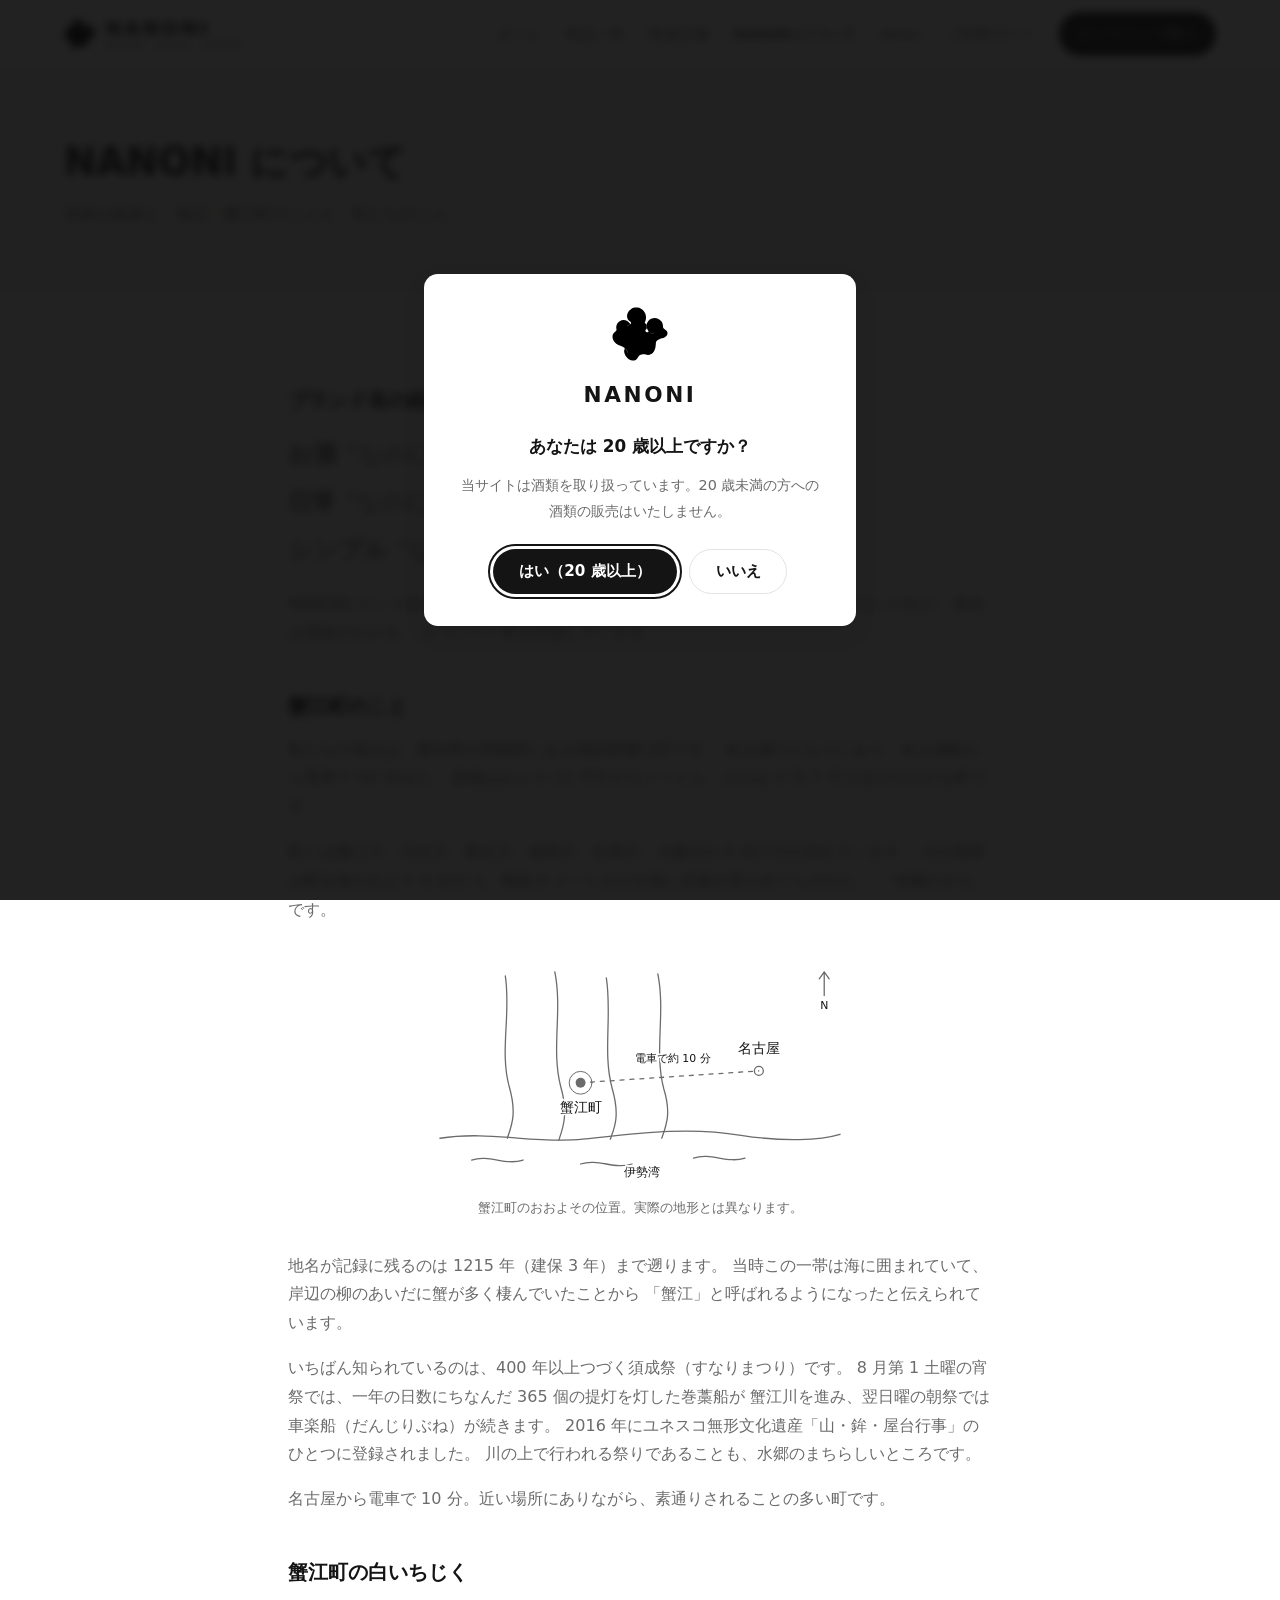
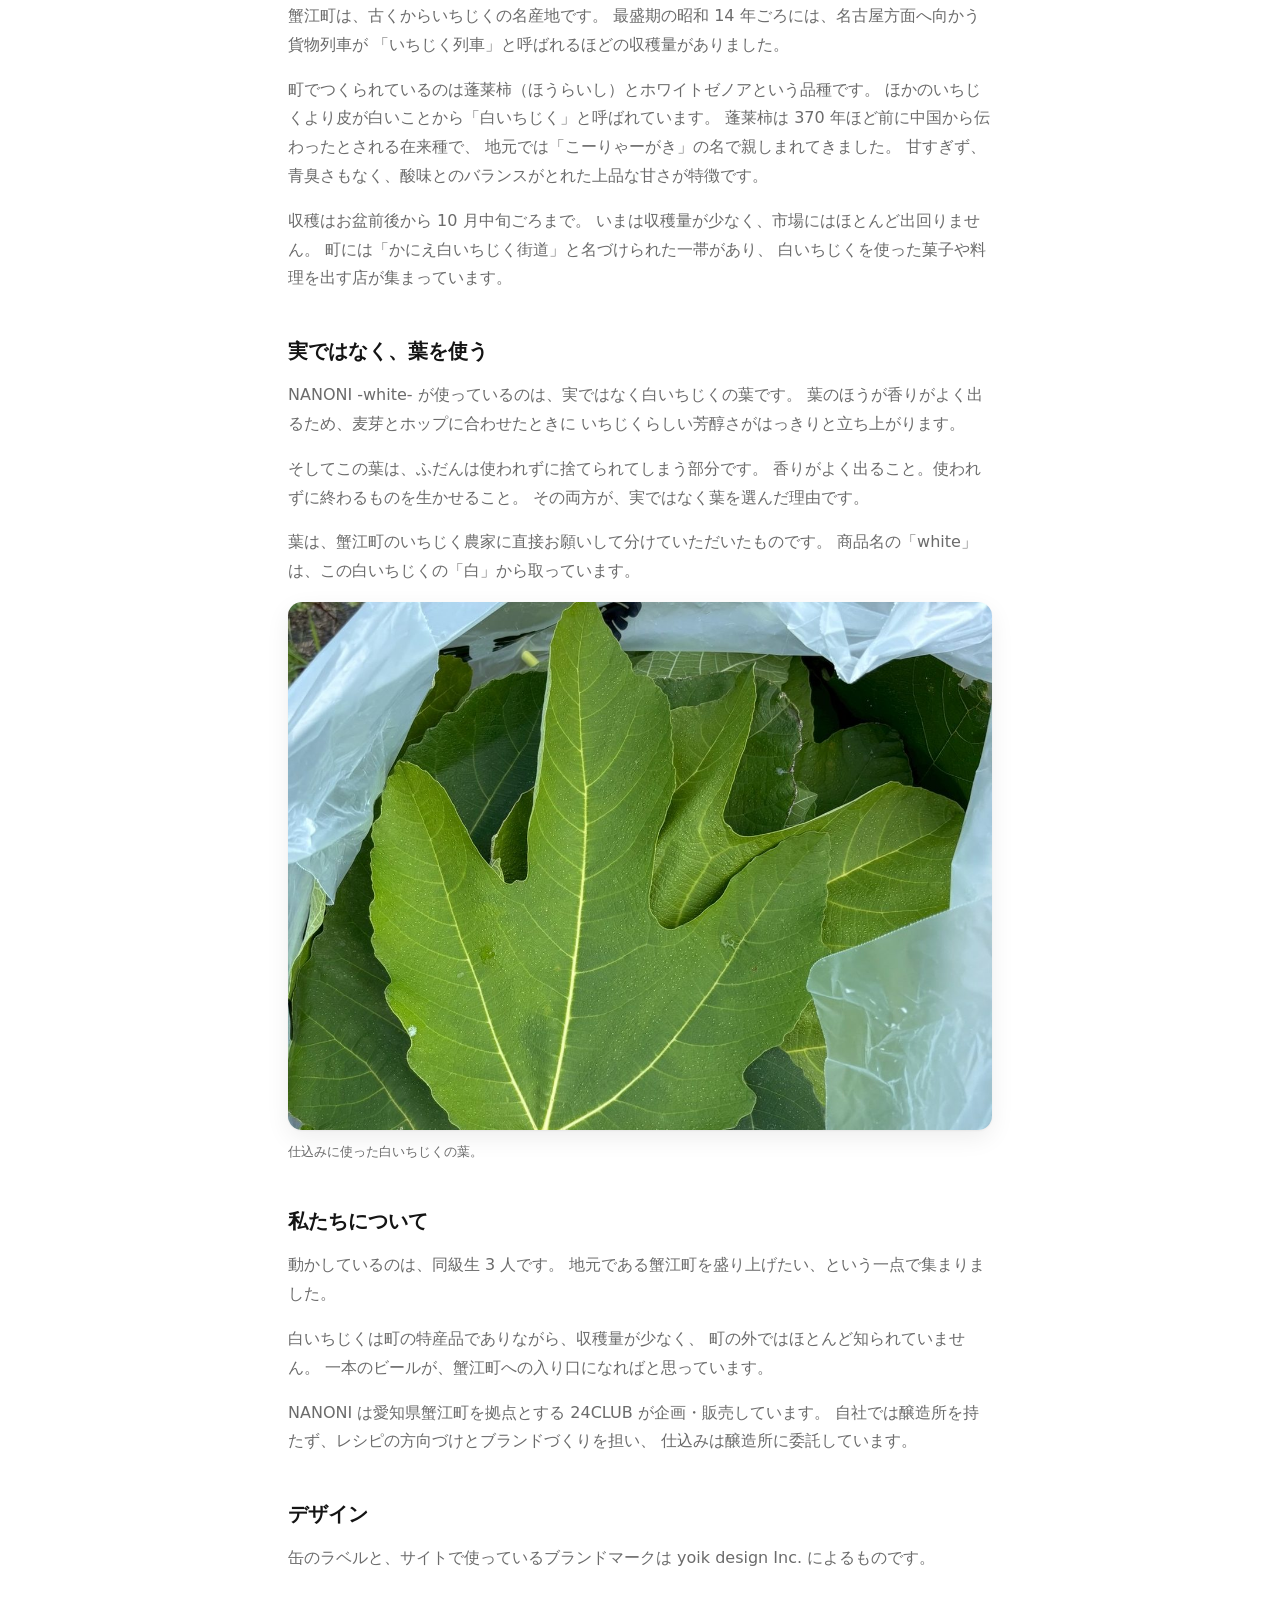
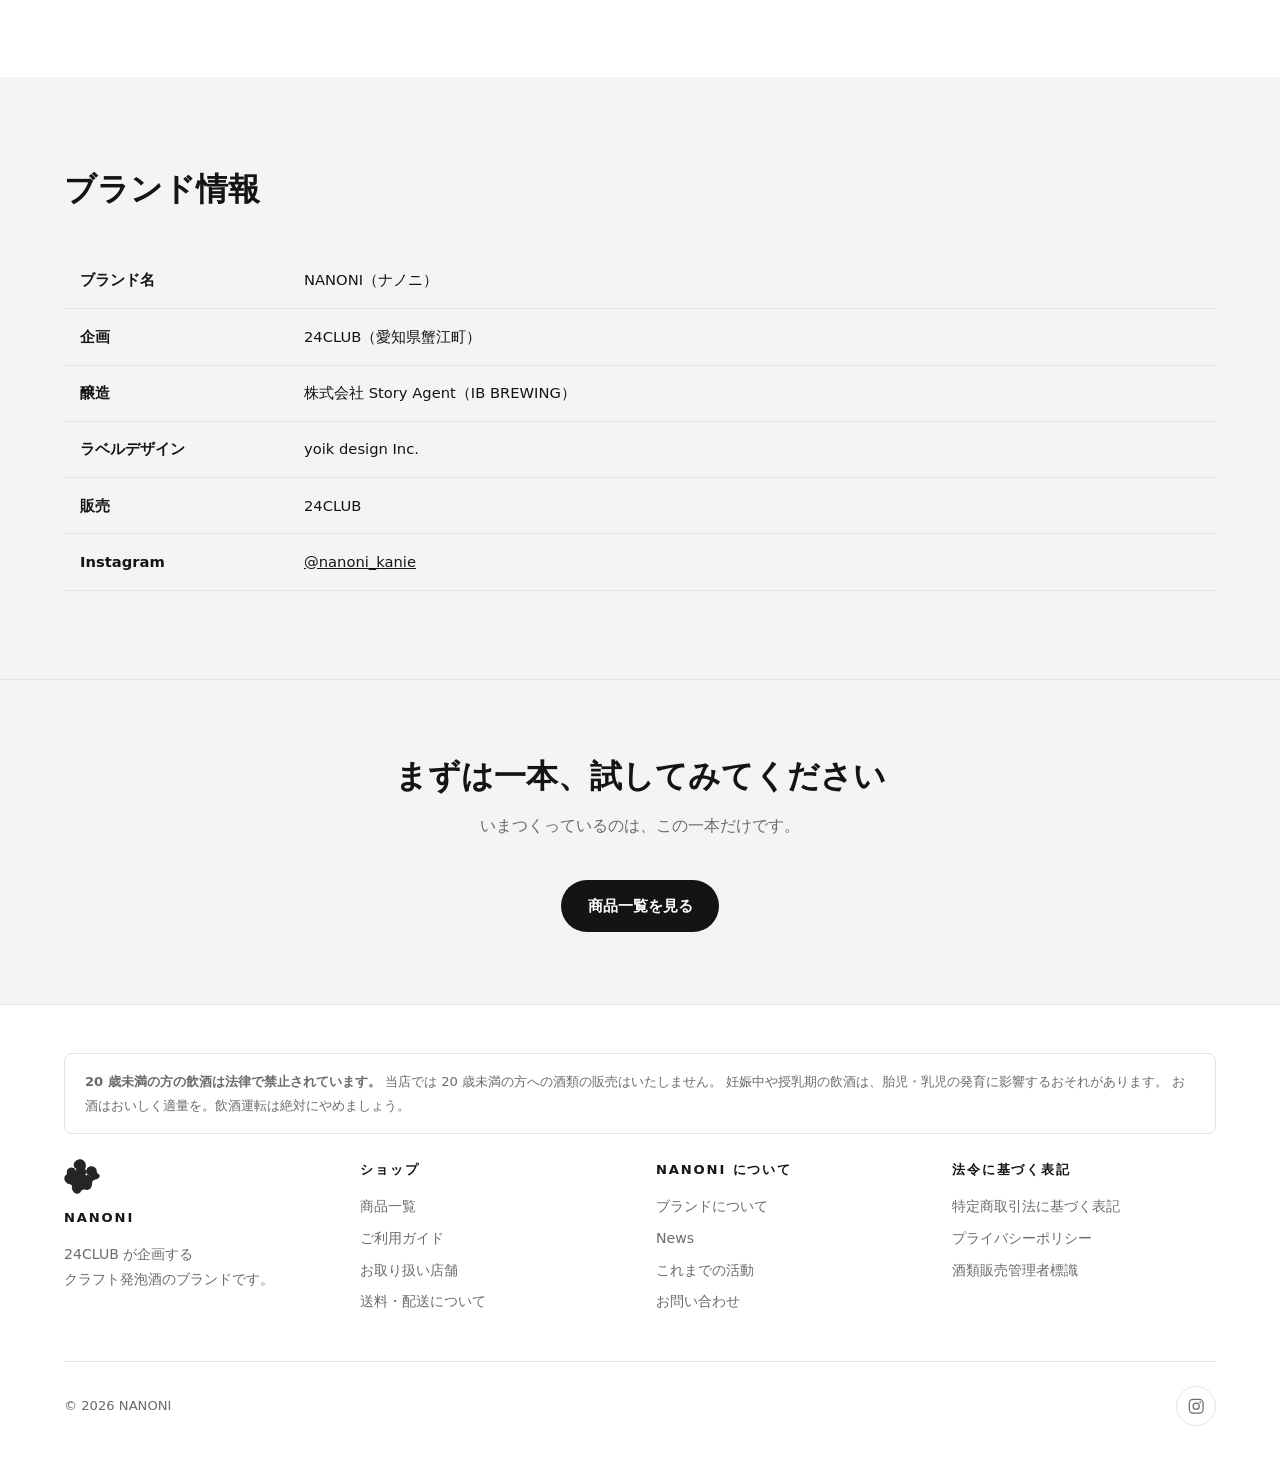
==== commit 7b7e085c: "Drop the mission-statement framing from the Kanie section Stating the aim outright made the section " ====
--- a/about.html
+++ b/about.html
@@ -141,8 +141,7 @@
           川の上で行われる祭りであることも、水郷のまちらしいところです。
         </p>
         <p>
-          名古屋から 10 分の場所にありながら、町の外ではあまり知られていません。
-          その蟹江町を知ってもらうことが、この活動の目的です。
+          名古屋から電車で 10 分。近い場所にありながら、素通りされることの多い町です。
         </p>
 
         <h2>蟹江町の白いちじく</h2>
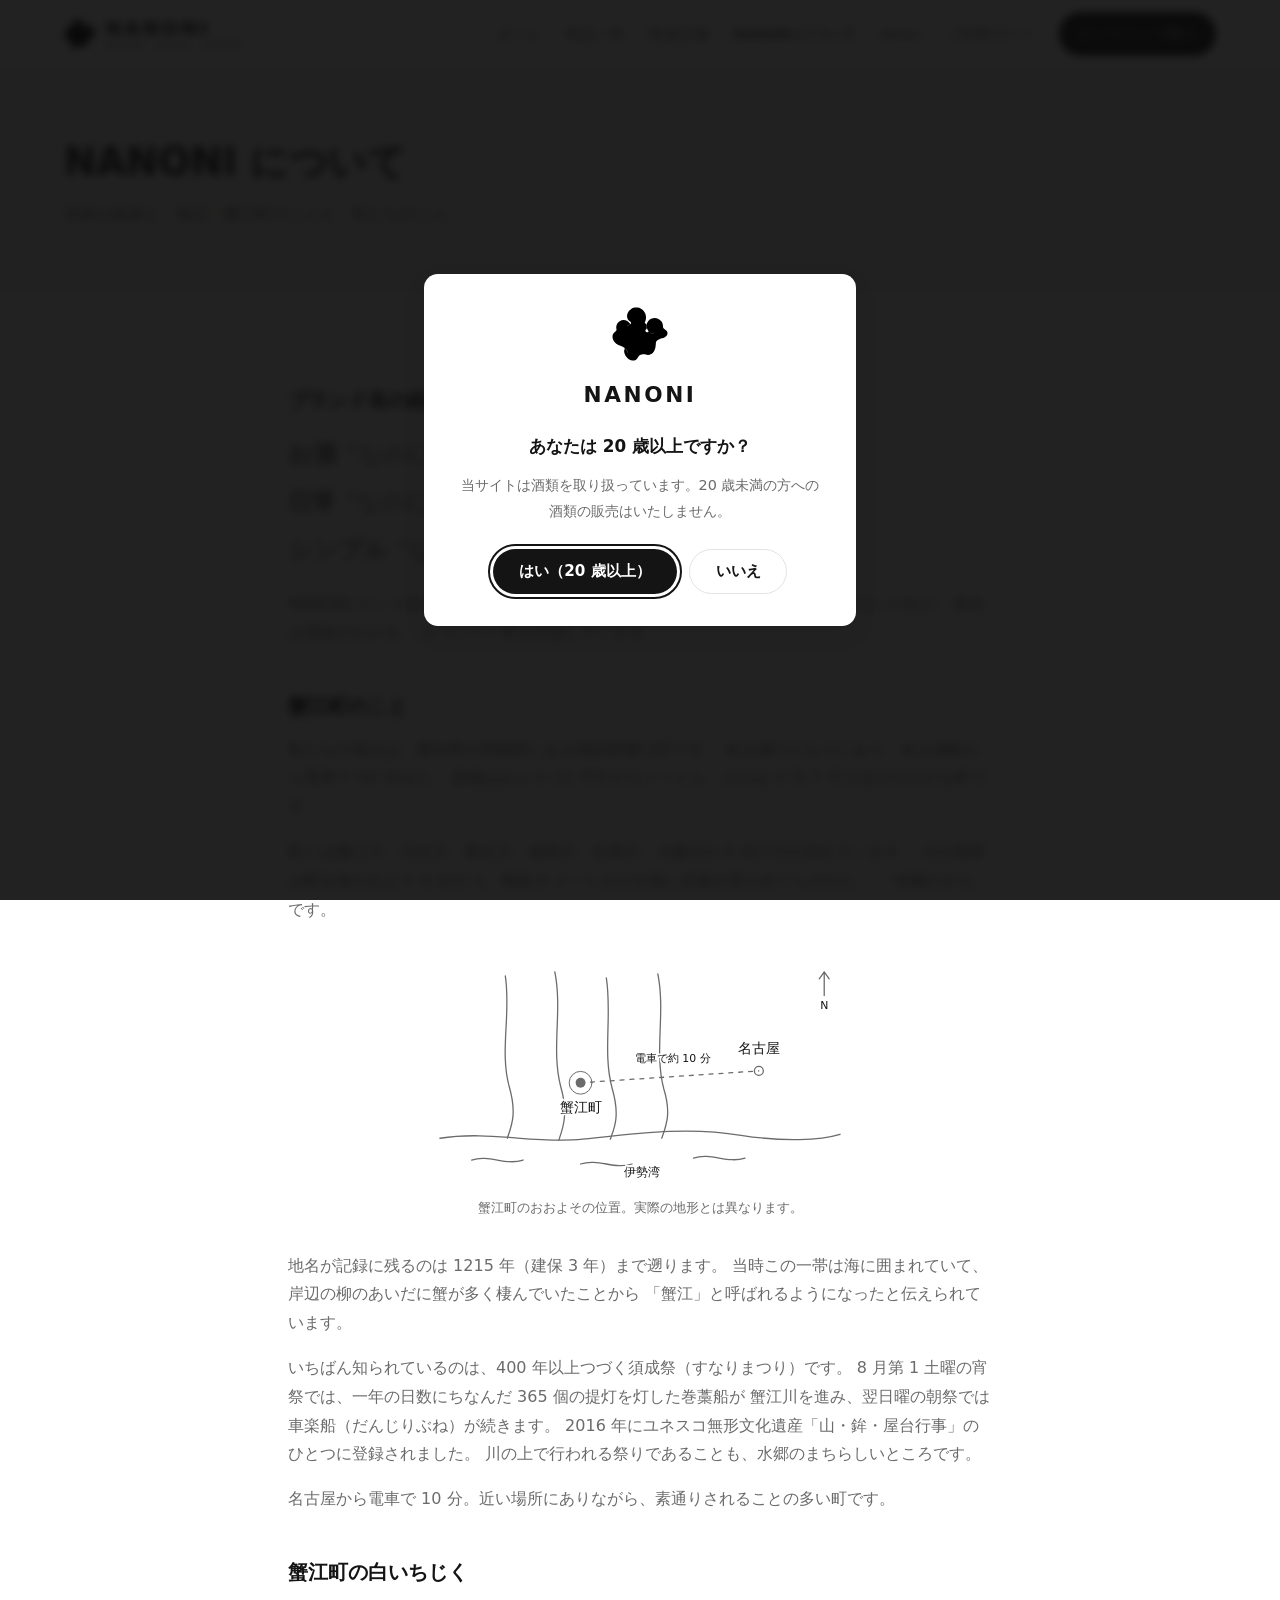
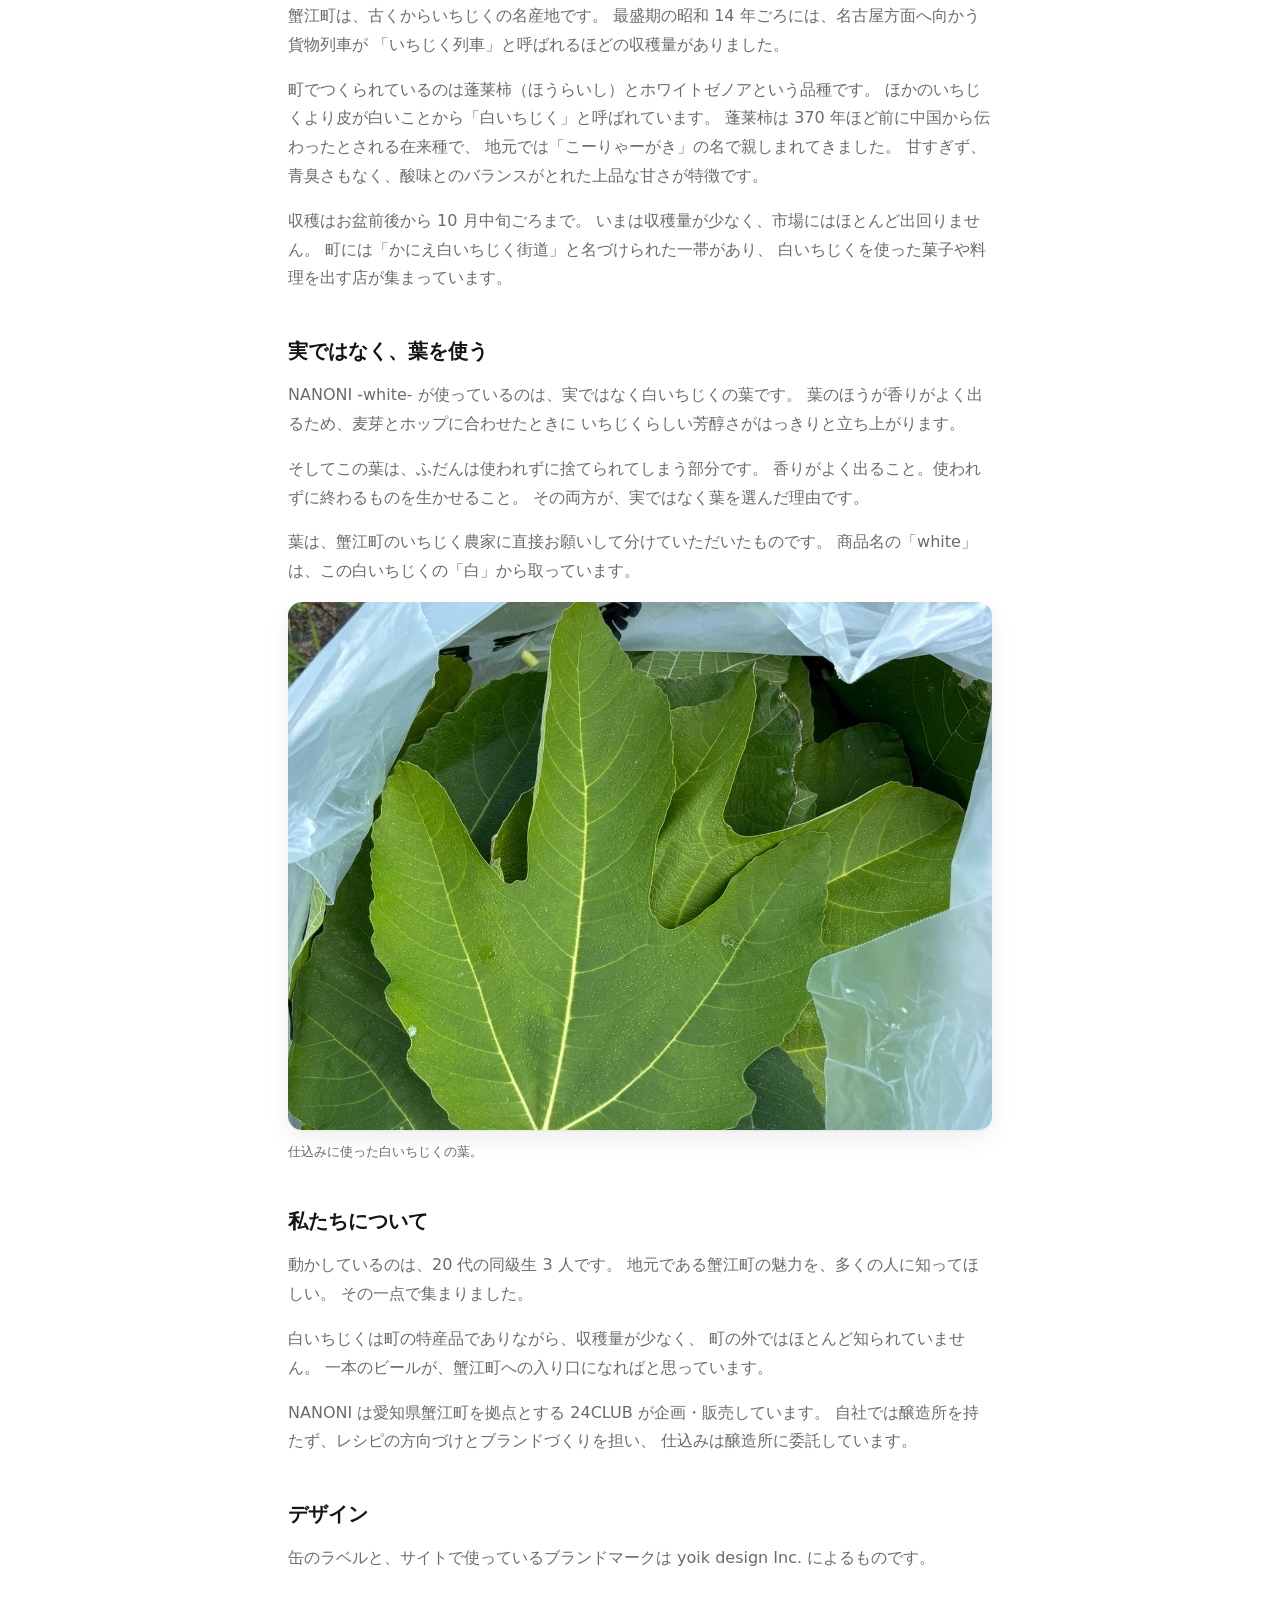
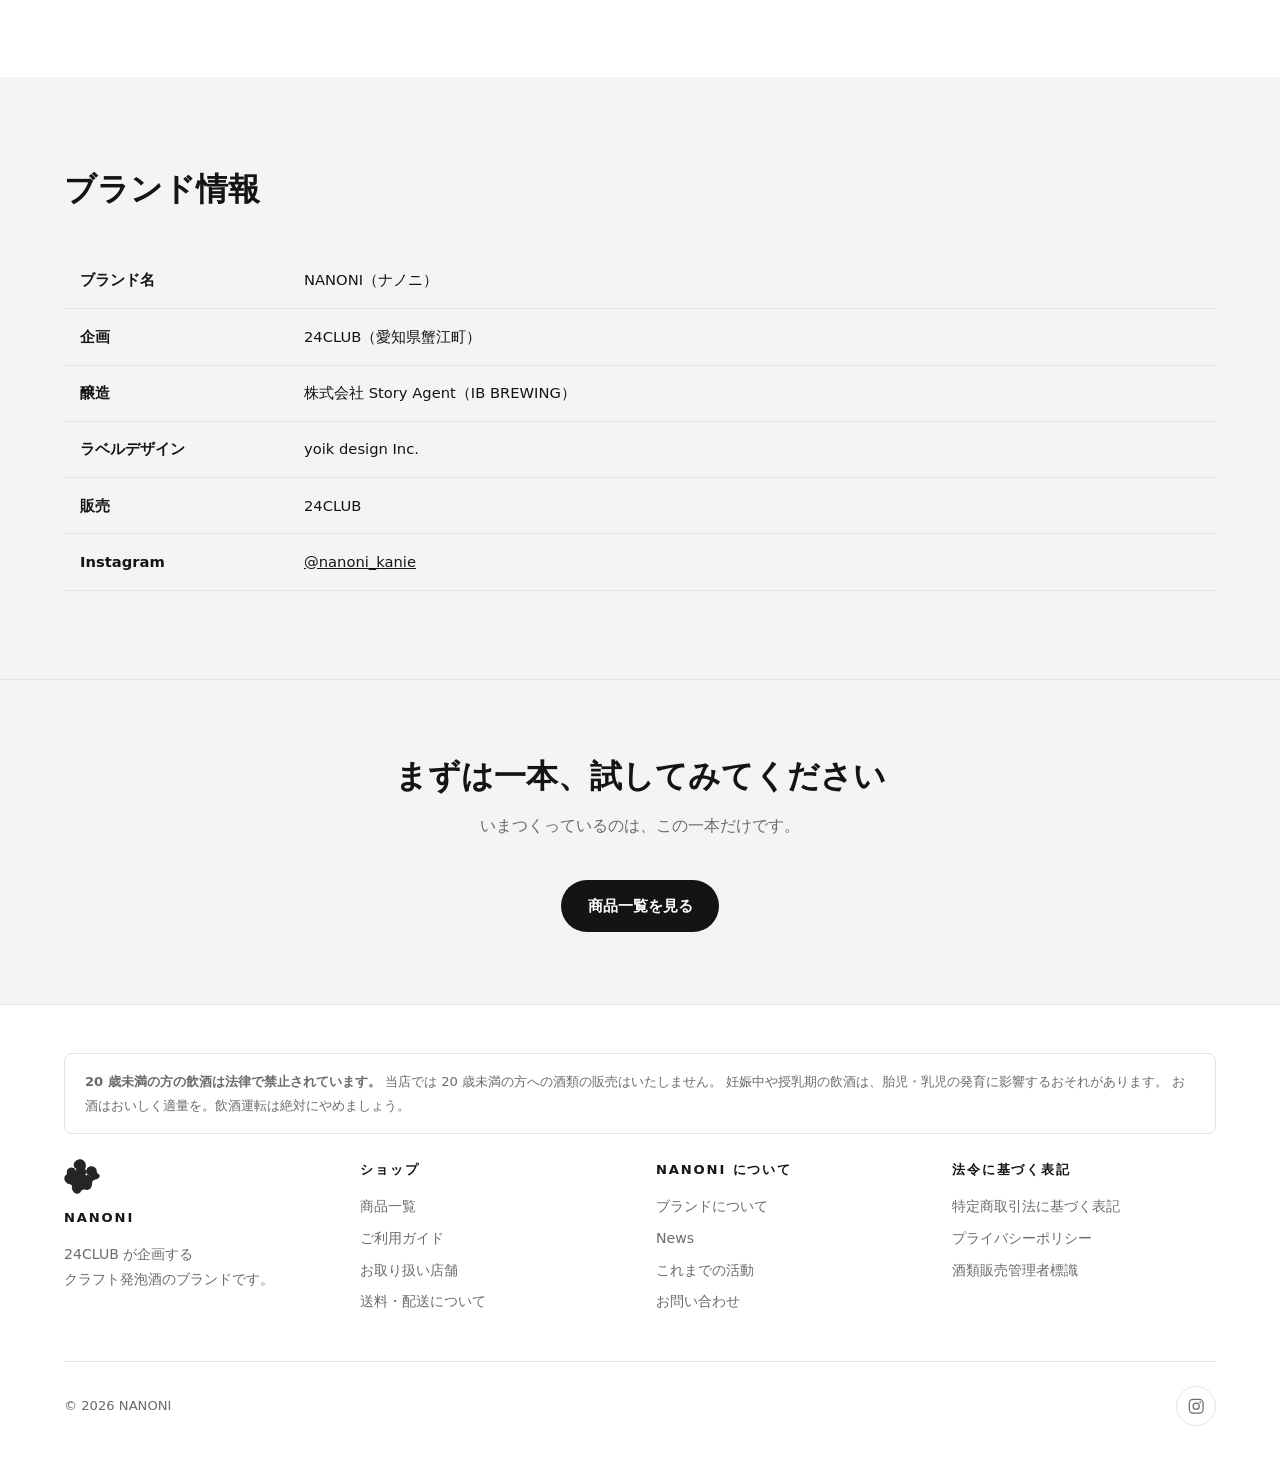
==== commit 670301ea: "Reword what the three of them set out to do "盛り上げたい" was vague about who it was for. Say it plainly:" ====
--- a/about.html
+++ b/about.html
@@ -4,7 +4,7 @@
   <meta charset="UTF-8">
   <meta name="viewport" content="width=device-width, initial-scale=1">
   <title>NANONI について｜NANONI</title>
-  <meta name="description" content="蟹江町を盛り上げたい同級生 3 人ではじめた活動です。愛知県蟹江町という町のことと、特産品の白いちじく、その葉を使う理由をご紹介します。">
+  <meta name="description" content="蟹江町の魅力を多くの人に知ってほしい。20 代の同級生 3 人ではじめた活動です。愛知県蟹江町という町のことと、特産品の白いちじく、その葉を使う理由をご紹介します。">
 
   <meta property="og:title" content="NANONI について｜NANONI">
   <meta property="og:description" content="名前の由来は「なのに」。愛知県蟹江町の 24CLUB が企画するクラフト発泡酒ブランド NANONI のご紹介。">
@@ -12,6 +12,11 @@
   <meta property="og:locale" content="ja_JP">
 
   <link rel="icon" type="image/svg+xml" href="assets/img/favicon.svg">
+  <link rel="apple-touch-icon" href="assets/img/apple-touch-icon.png">
+  <link rel="manifest" href="site.webmanifest">
+  <meta name="apple-mobile-web-app-title" content="NANONI">
+  <meta name="theme-color" content="#ffffff" media="(prefers-color-scheme: light)">
+  <meta name="theme-color" content="#101010" media="(prefers-color-scheme: dark)">
   <link rel="stylesheet" href="assets/css/style.css">
 </head>
 <body>
@@ -189,8 +194,9 @@
 
         <h2>私たちについて</h2>
         <p>
-          動かしているのは、同級生 3 人です。
-          地元である蟹江町を盛り上げたい、という一点で集まりました。
+          動かしているのは、20 代の同級生 3 人です。
+          地元である蟹江町の魅力を、多くの人に知ってほしい。
+          その一点で集まりました。
         </p>
         <p>
           白いちじくは町の特産品でありながら、収穫量が少なく、
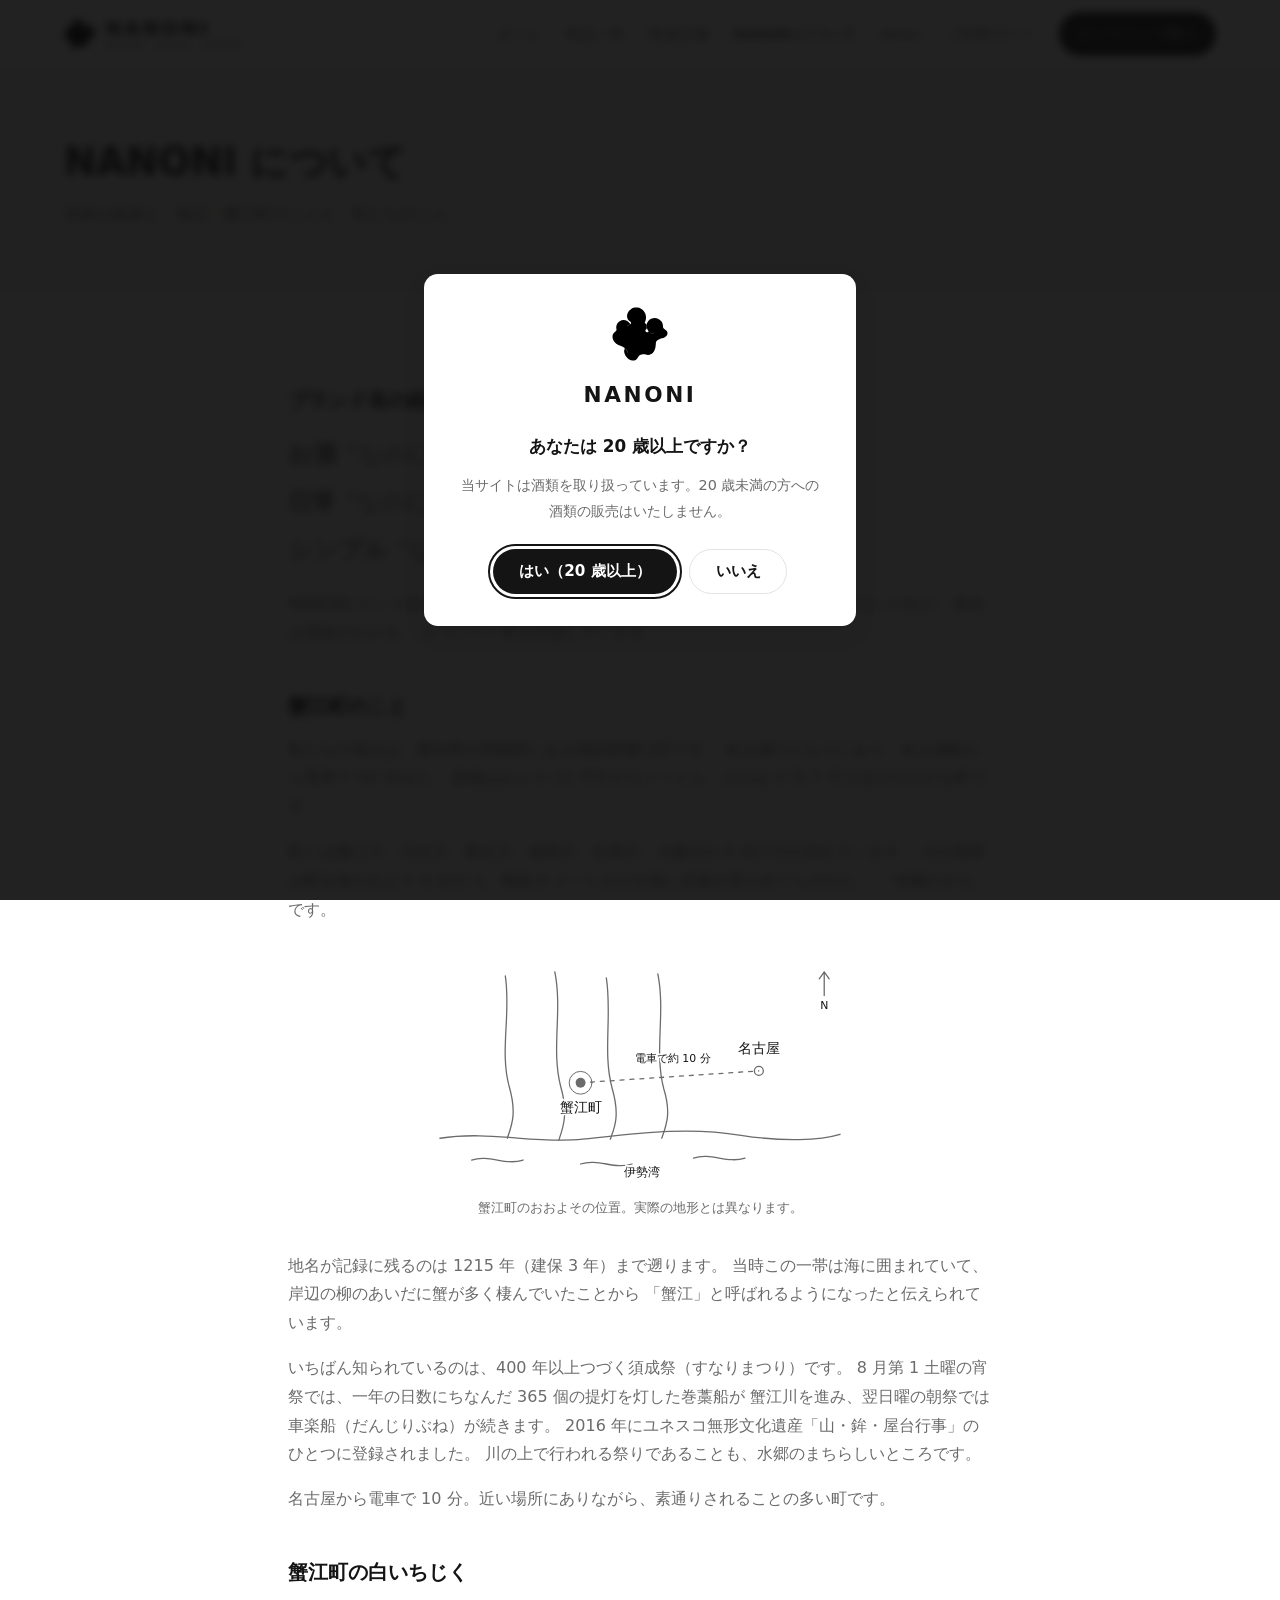
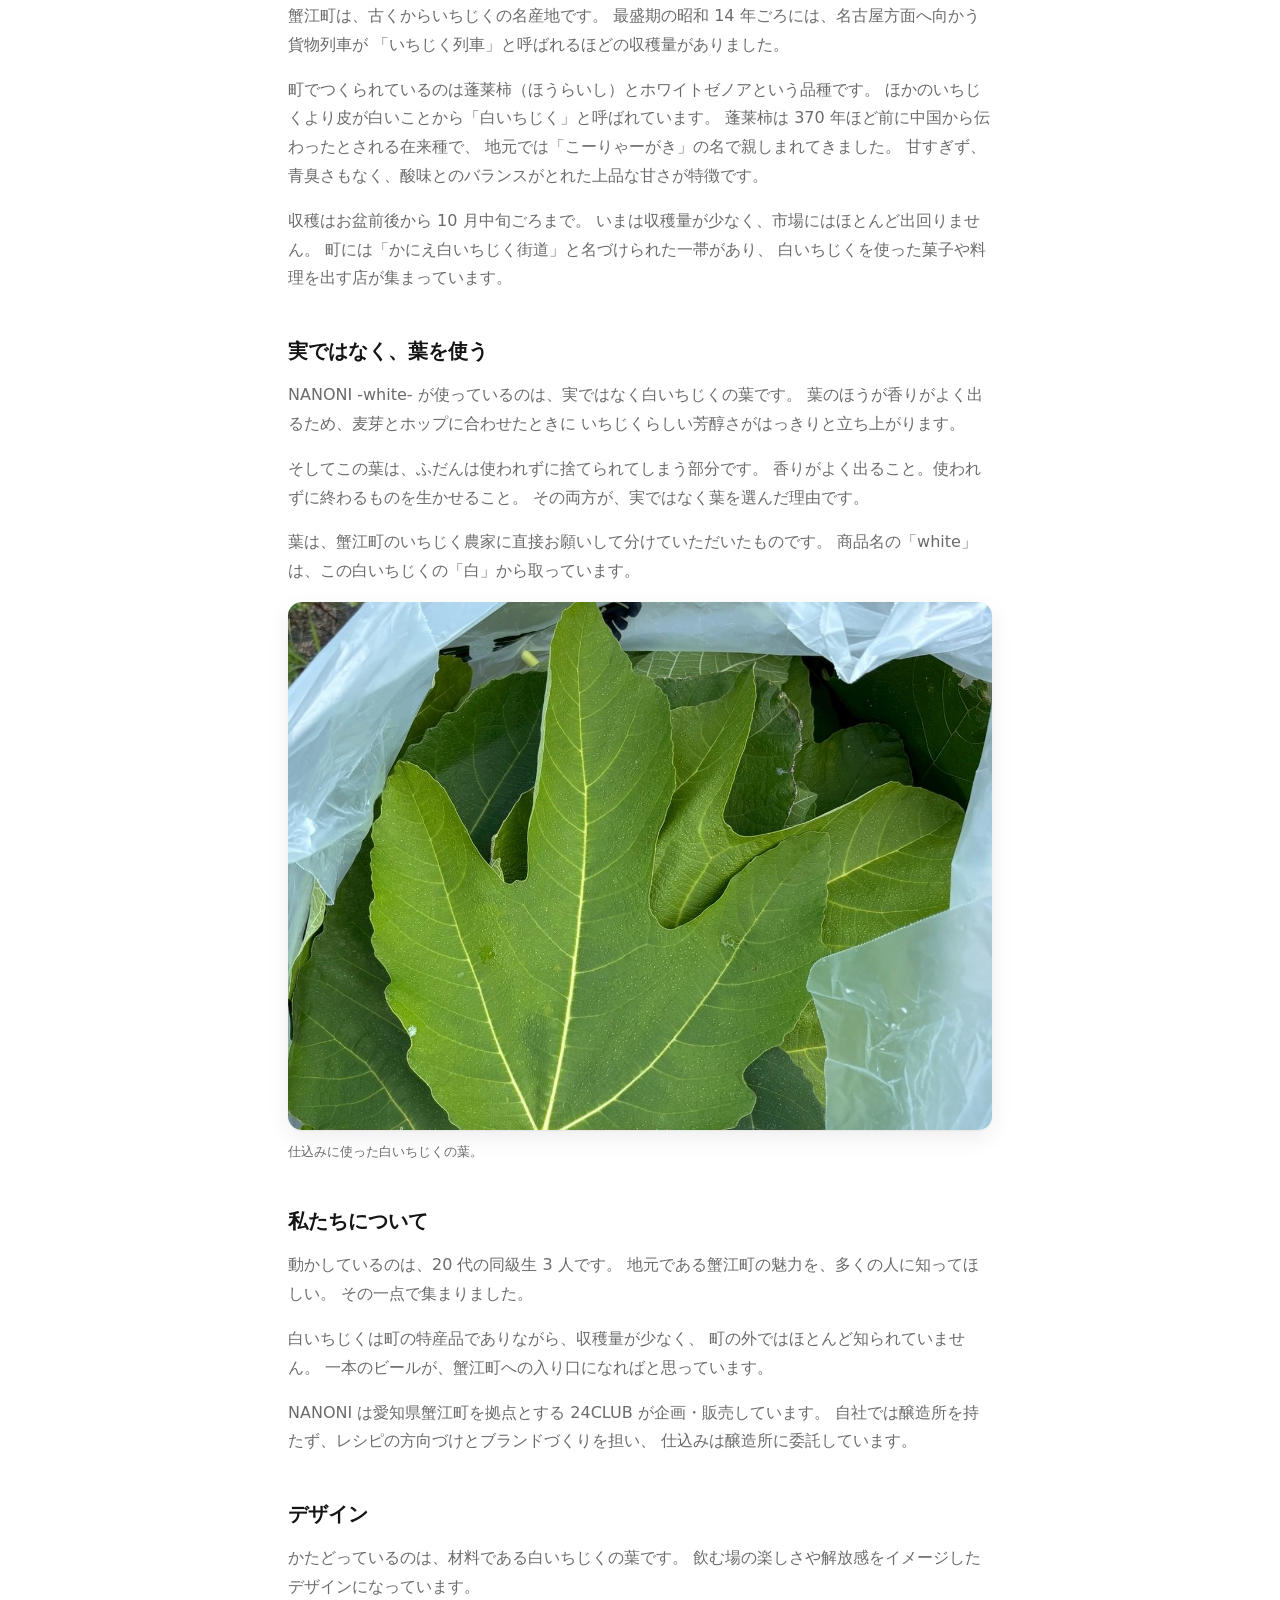
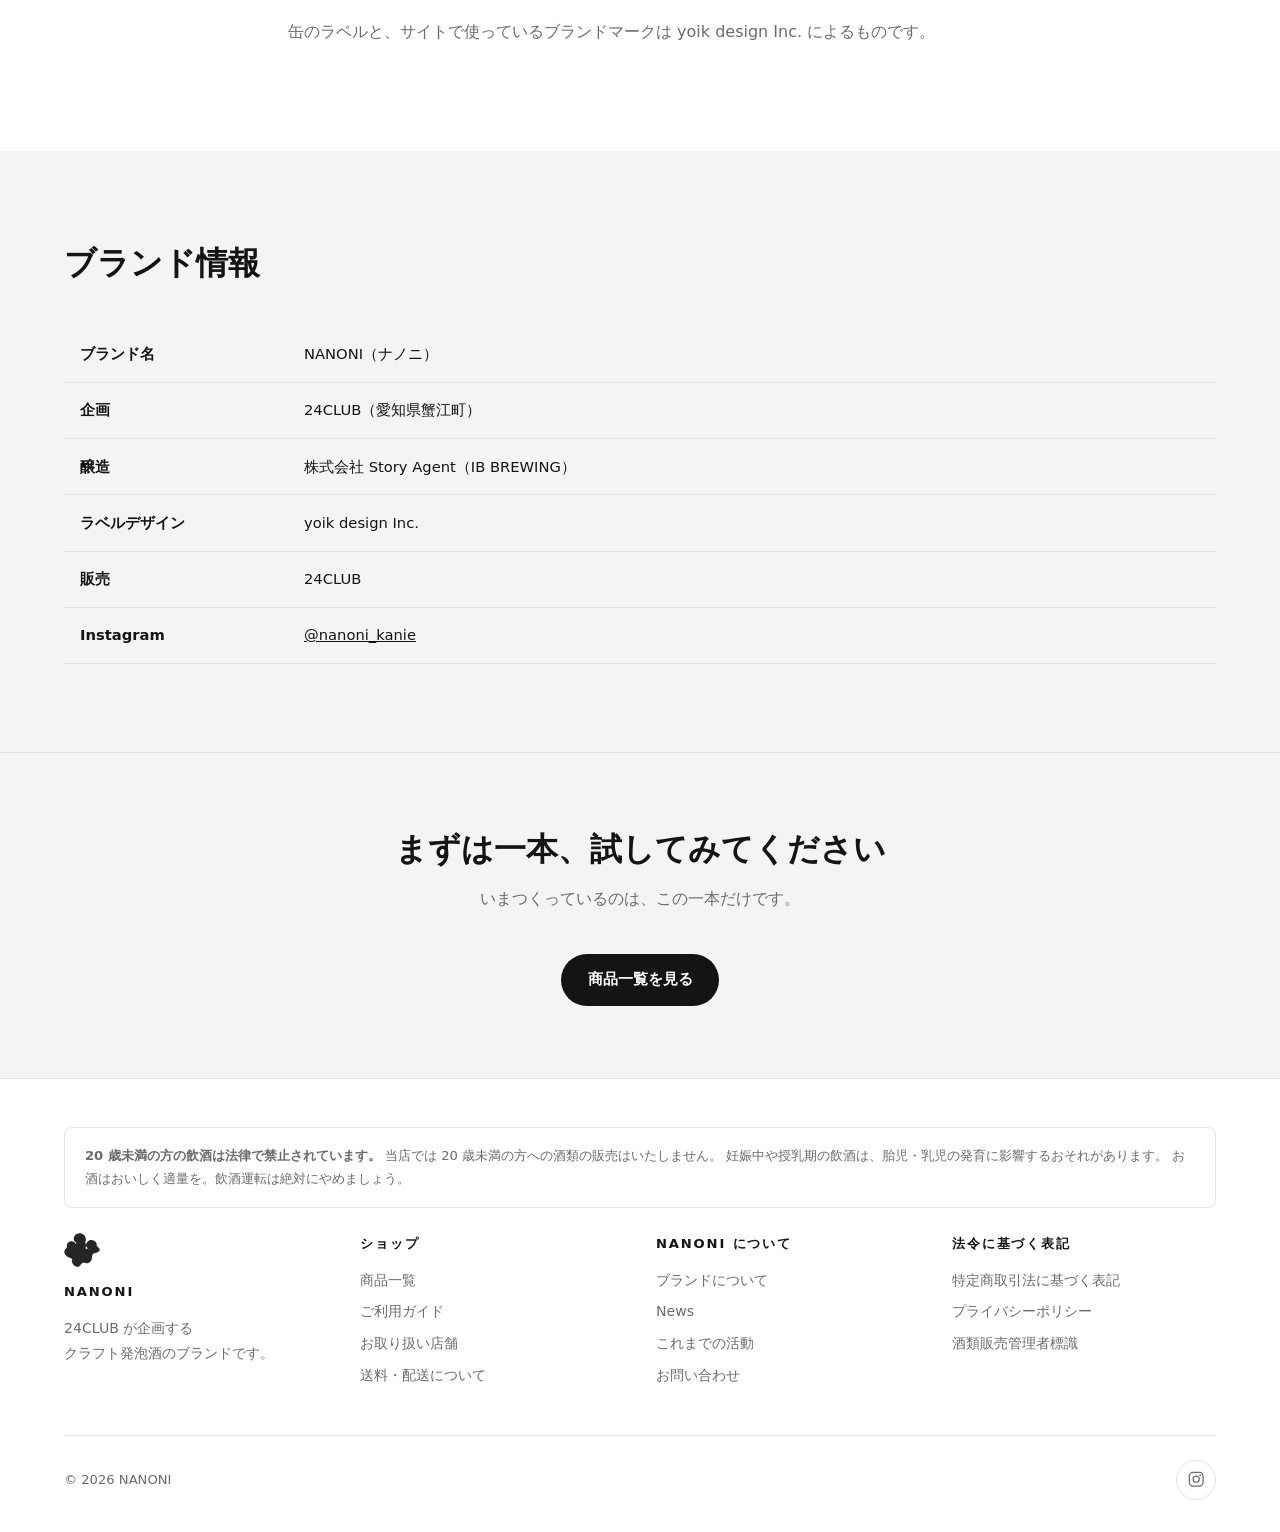
==== commit c056901f: "Say what the mark is, not just who drew it The design section only credited the designer. Lead with " ====
--- a/about.html
+++ b/about.html
@@ -211,6 +211,10 @@
 
         <h2>デザイン</h2>
         <p>
+          かたどっているのは、材料である白いちじくの葉です。
+          飲む場の楽しさや解放感をイメージしたデザインになっています。
+        </p>
+        <p>
           缶のラベルと、サイトで使っているブランドマークは yoik design Inc. によるものです。
         </p>
 
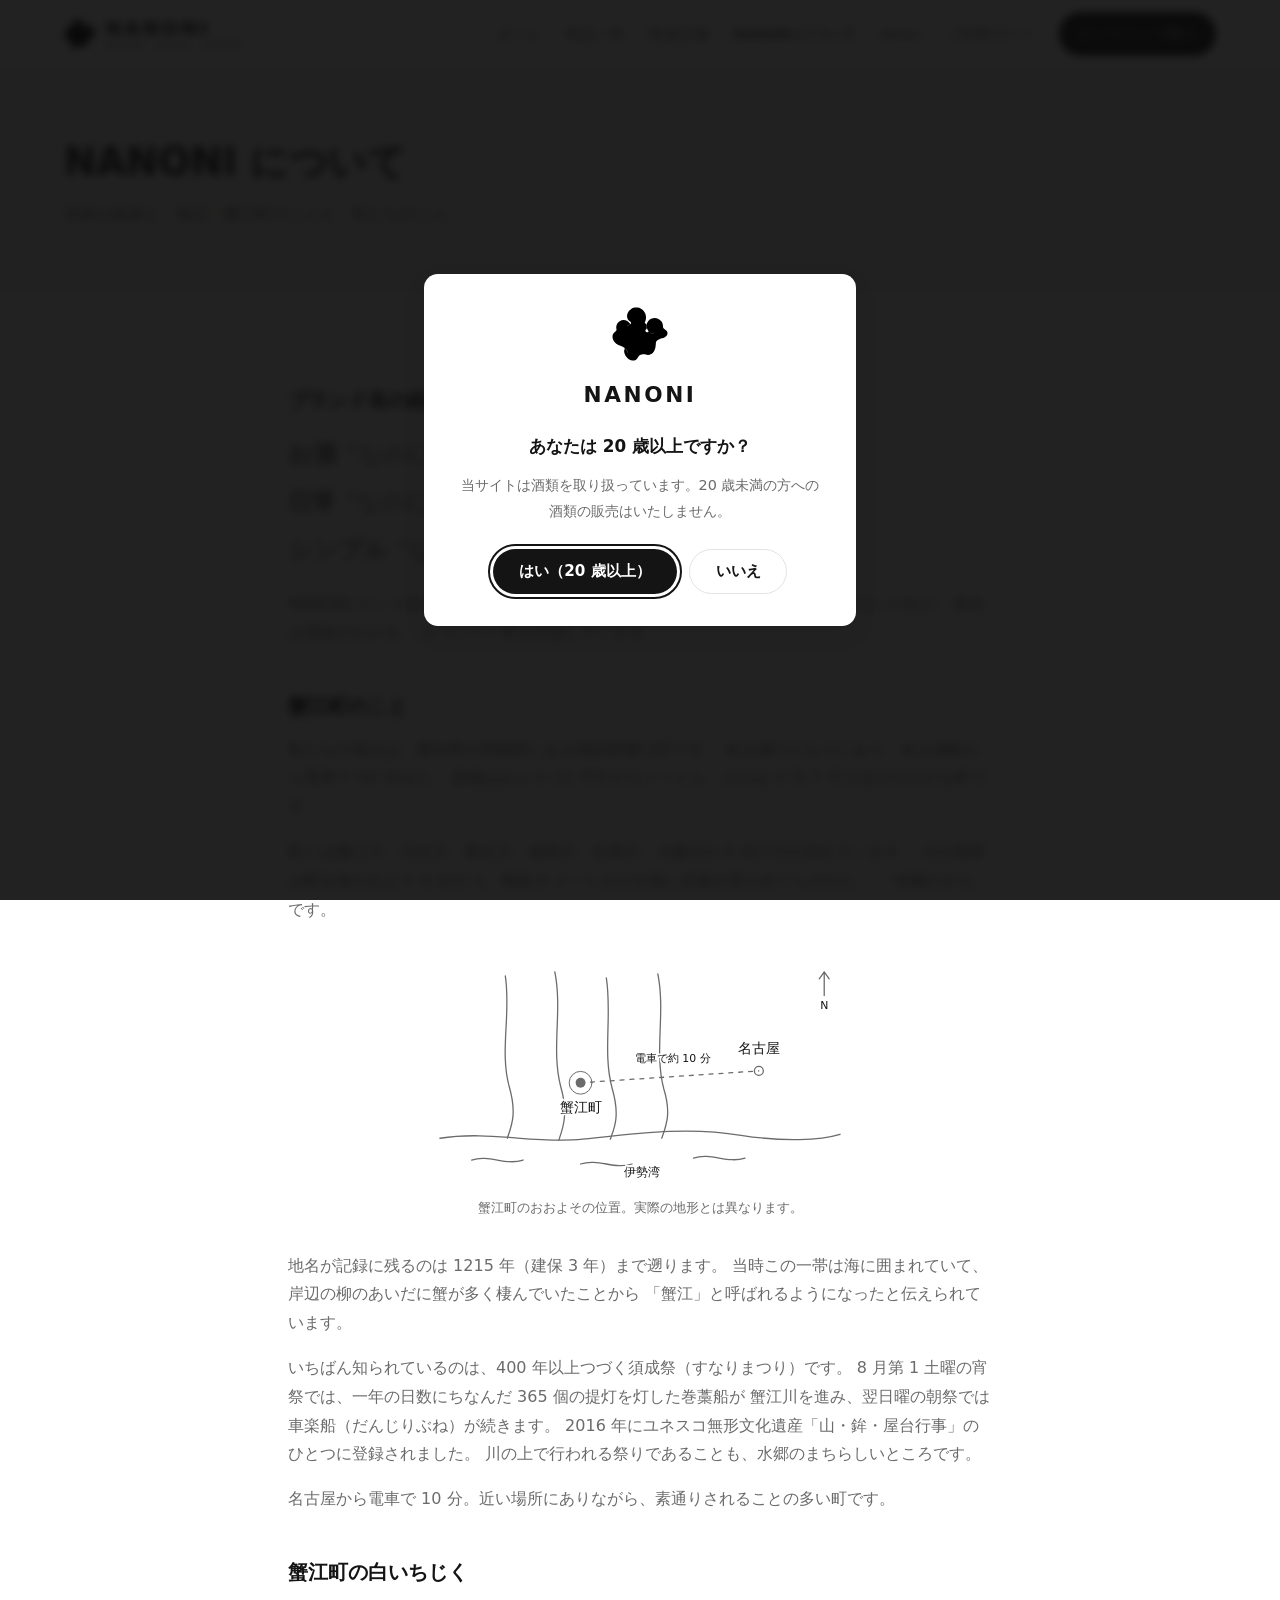
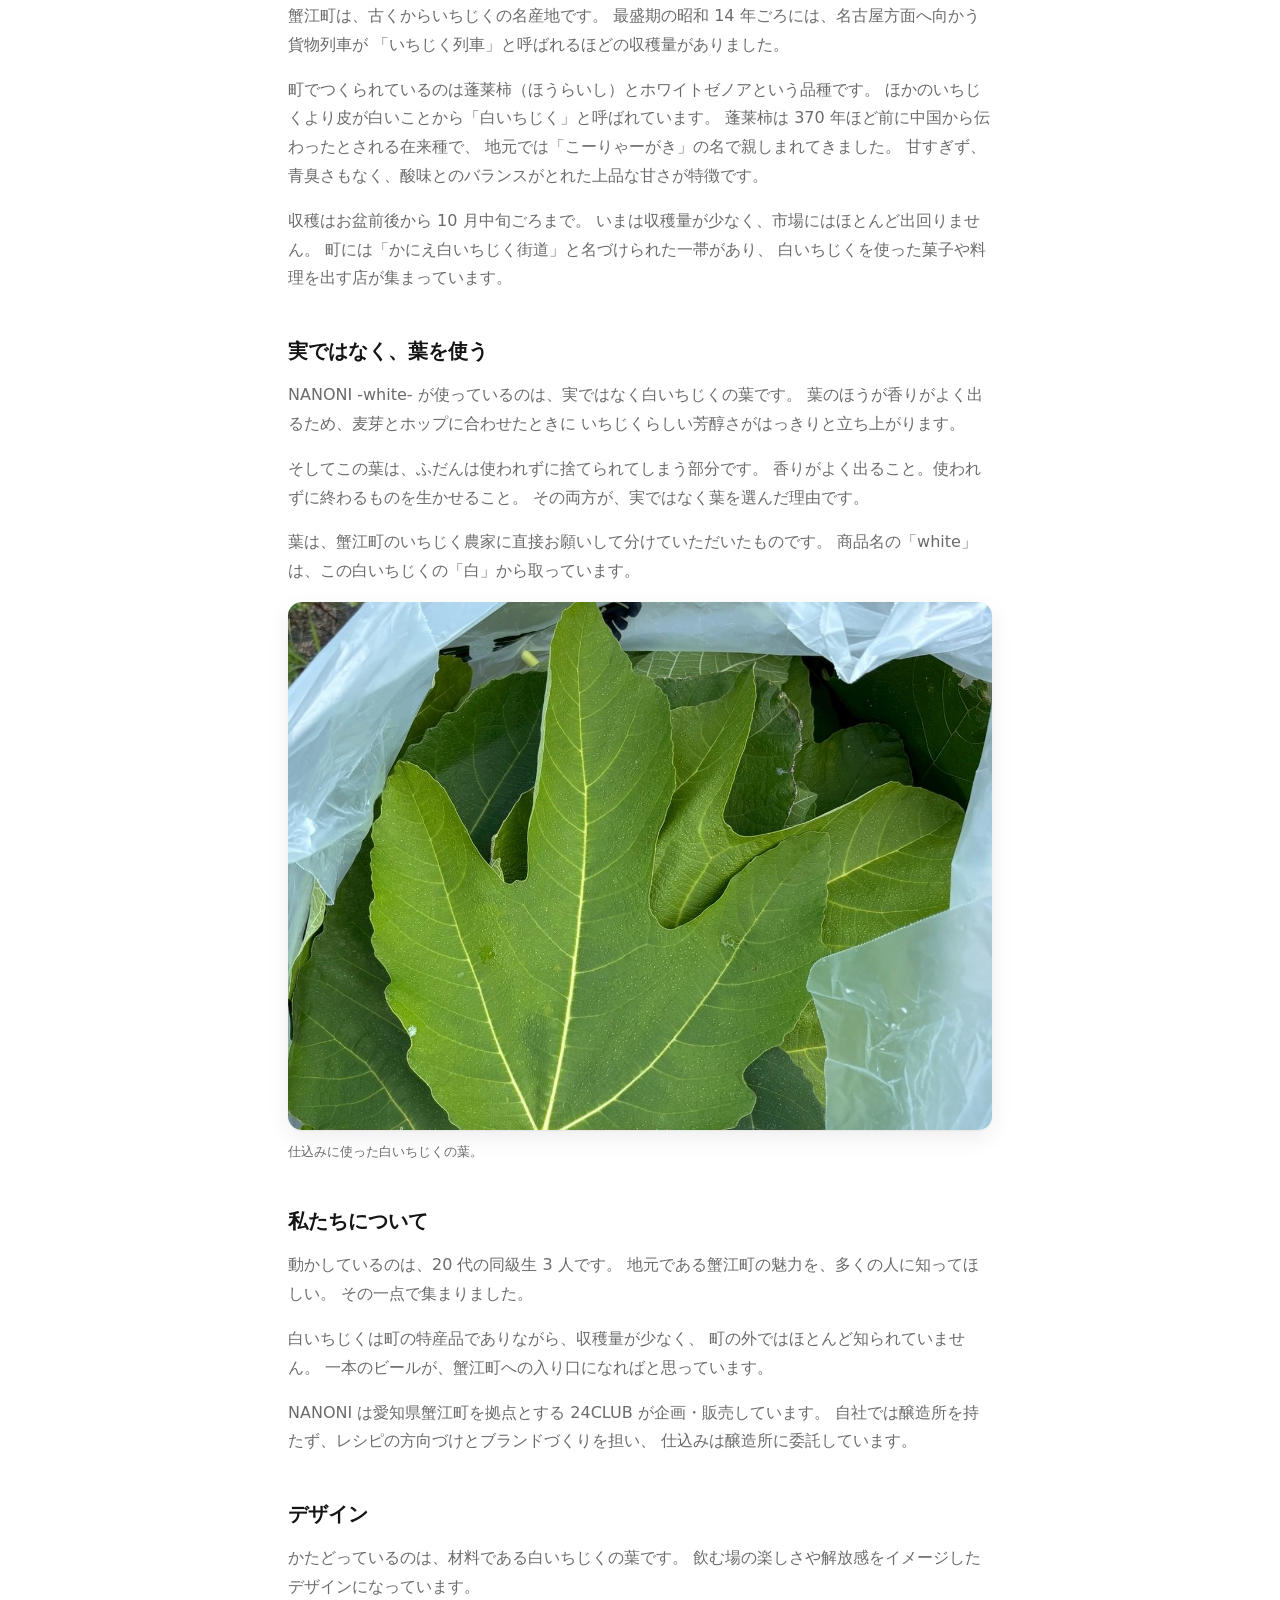
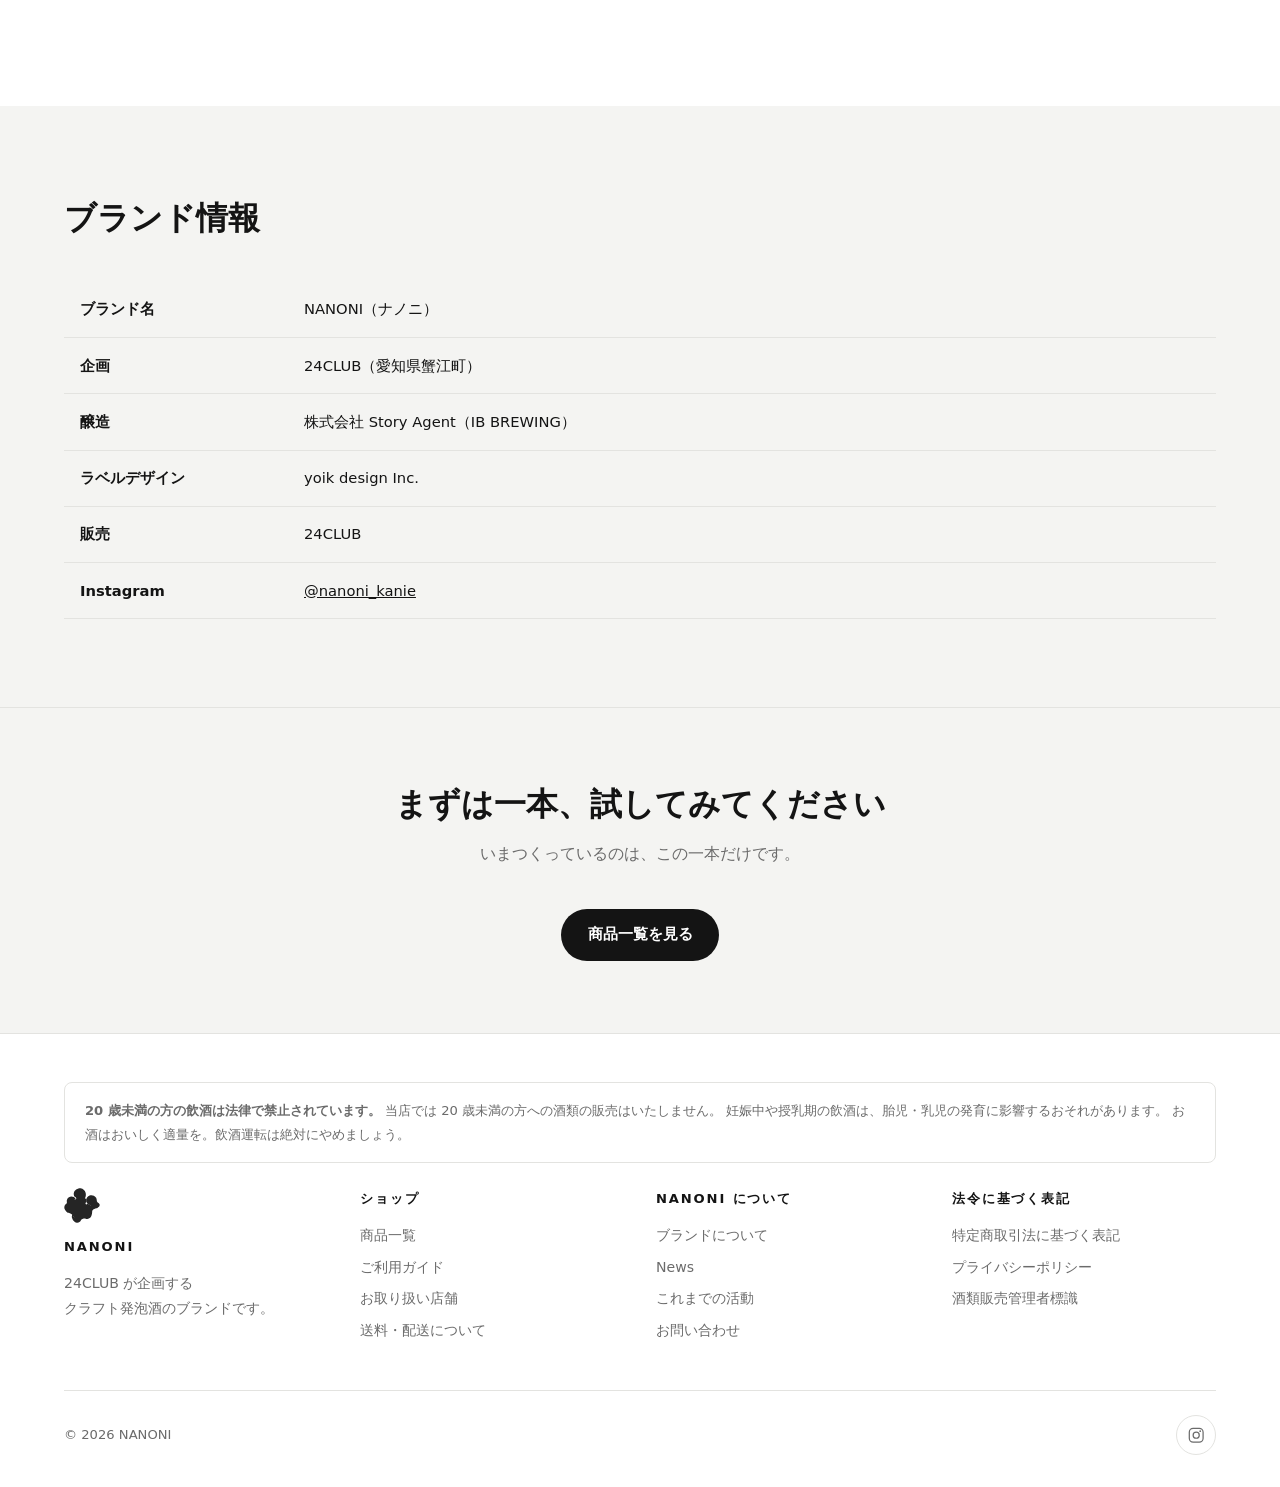
==== commit 5e1166cd: "Drop the designer credit from the design section's prose Keep the section to what the mark means. Th" ====
--- a/about.html
+++ b/about.html
@@ -214,9 +214,6 @@
           かたどっているのは、材料である白いちじくの葉です。
           飲む場の楽しさや解放感をイメージしたデザインになっています。
         </p>
-        <p>
-          缶のラベルと、サイトで使っているブランドマークは yoik design Inc. によるものです。
-        </p>
 
       </div>
     </section>
